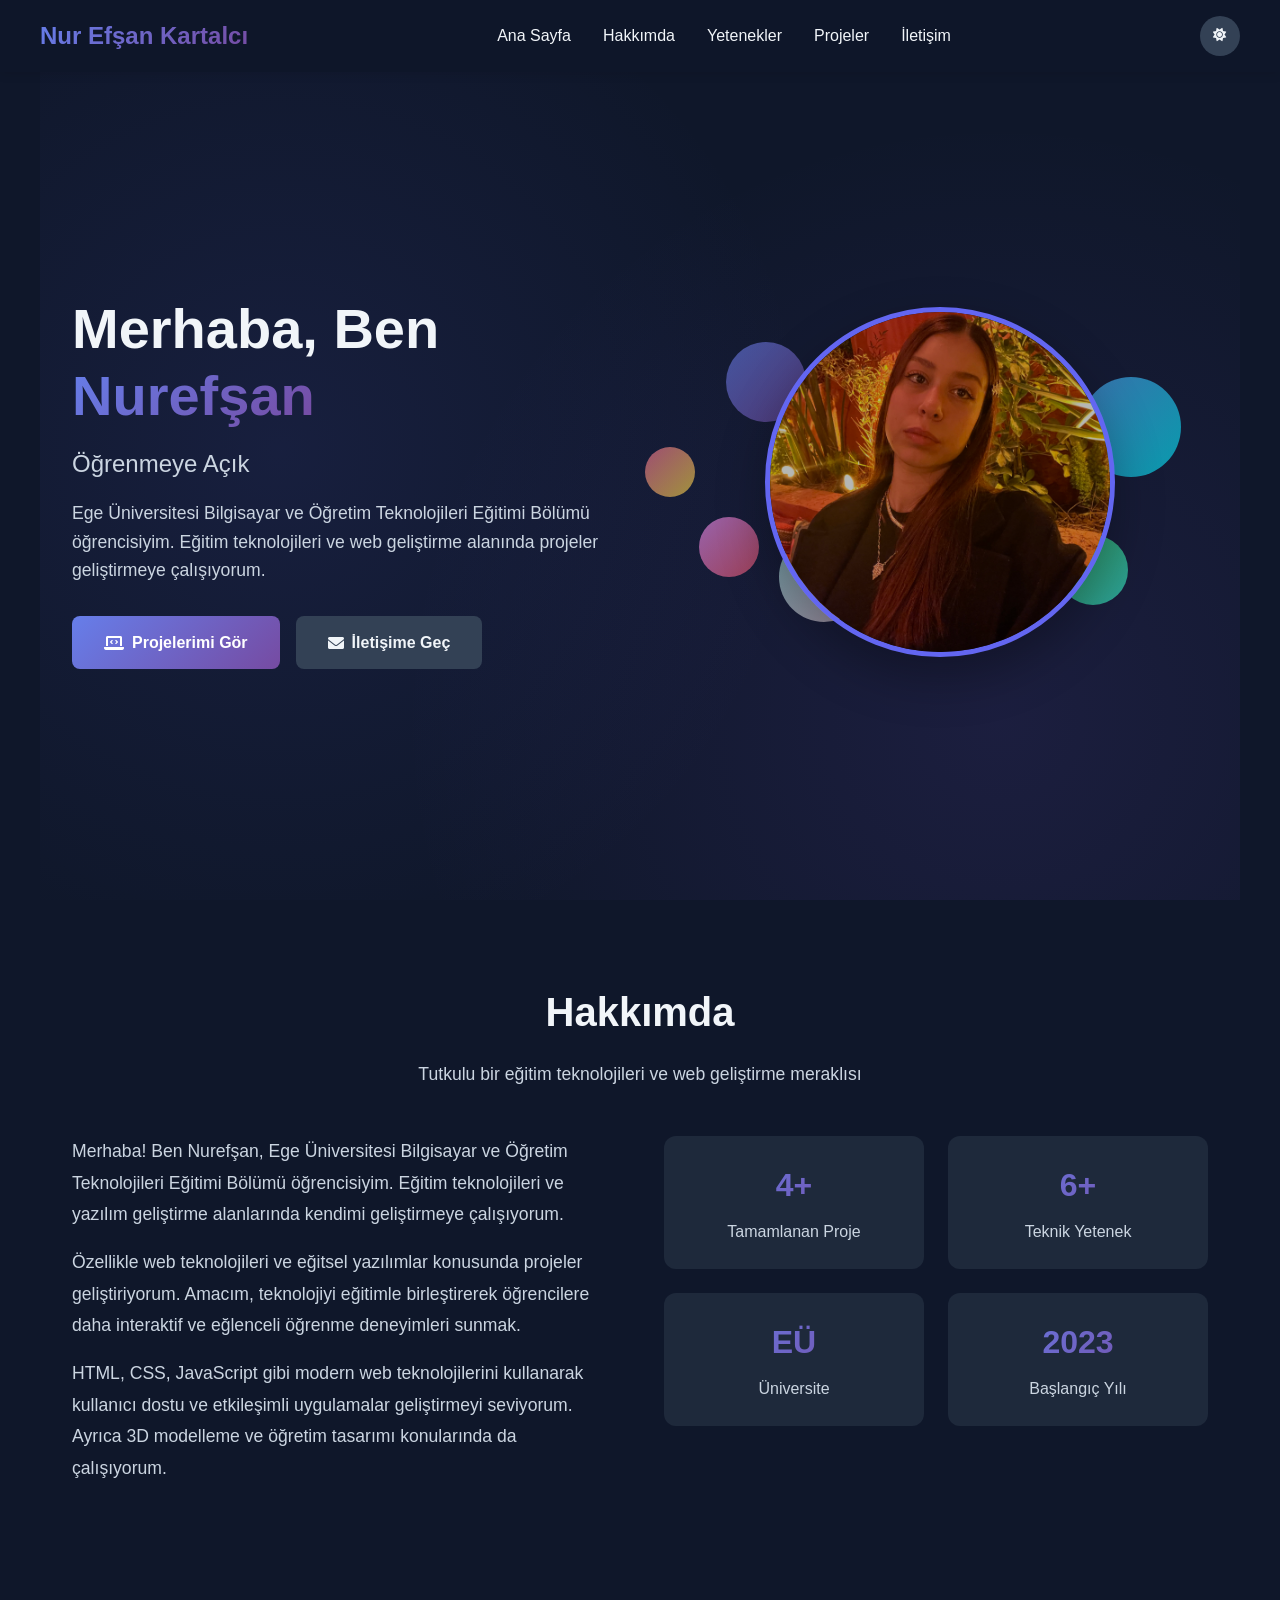
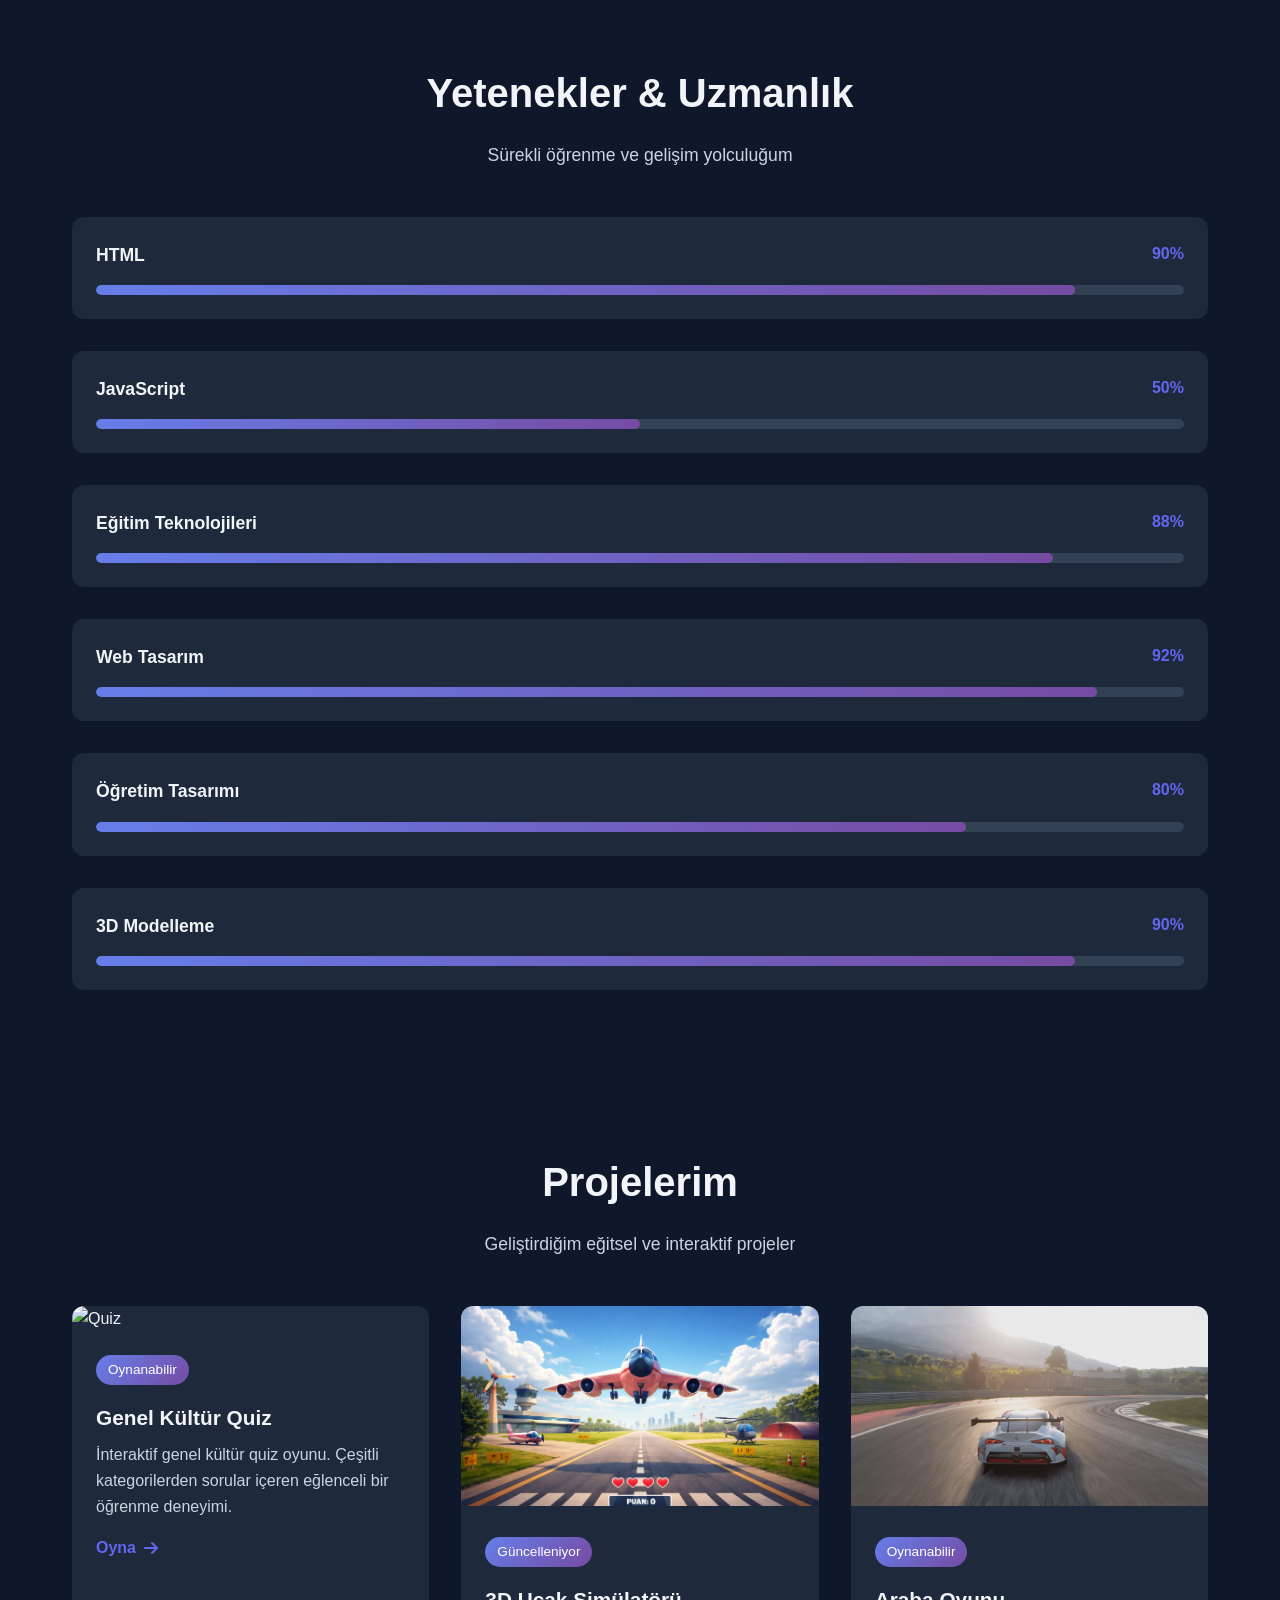
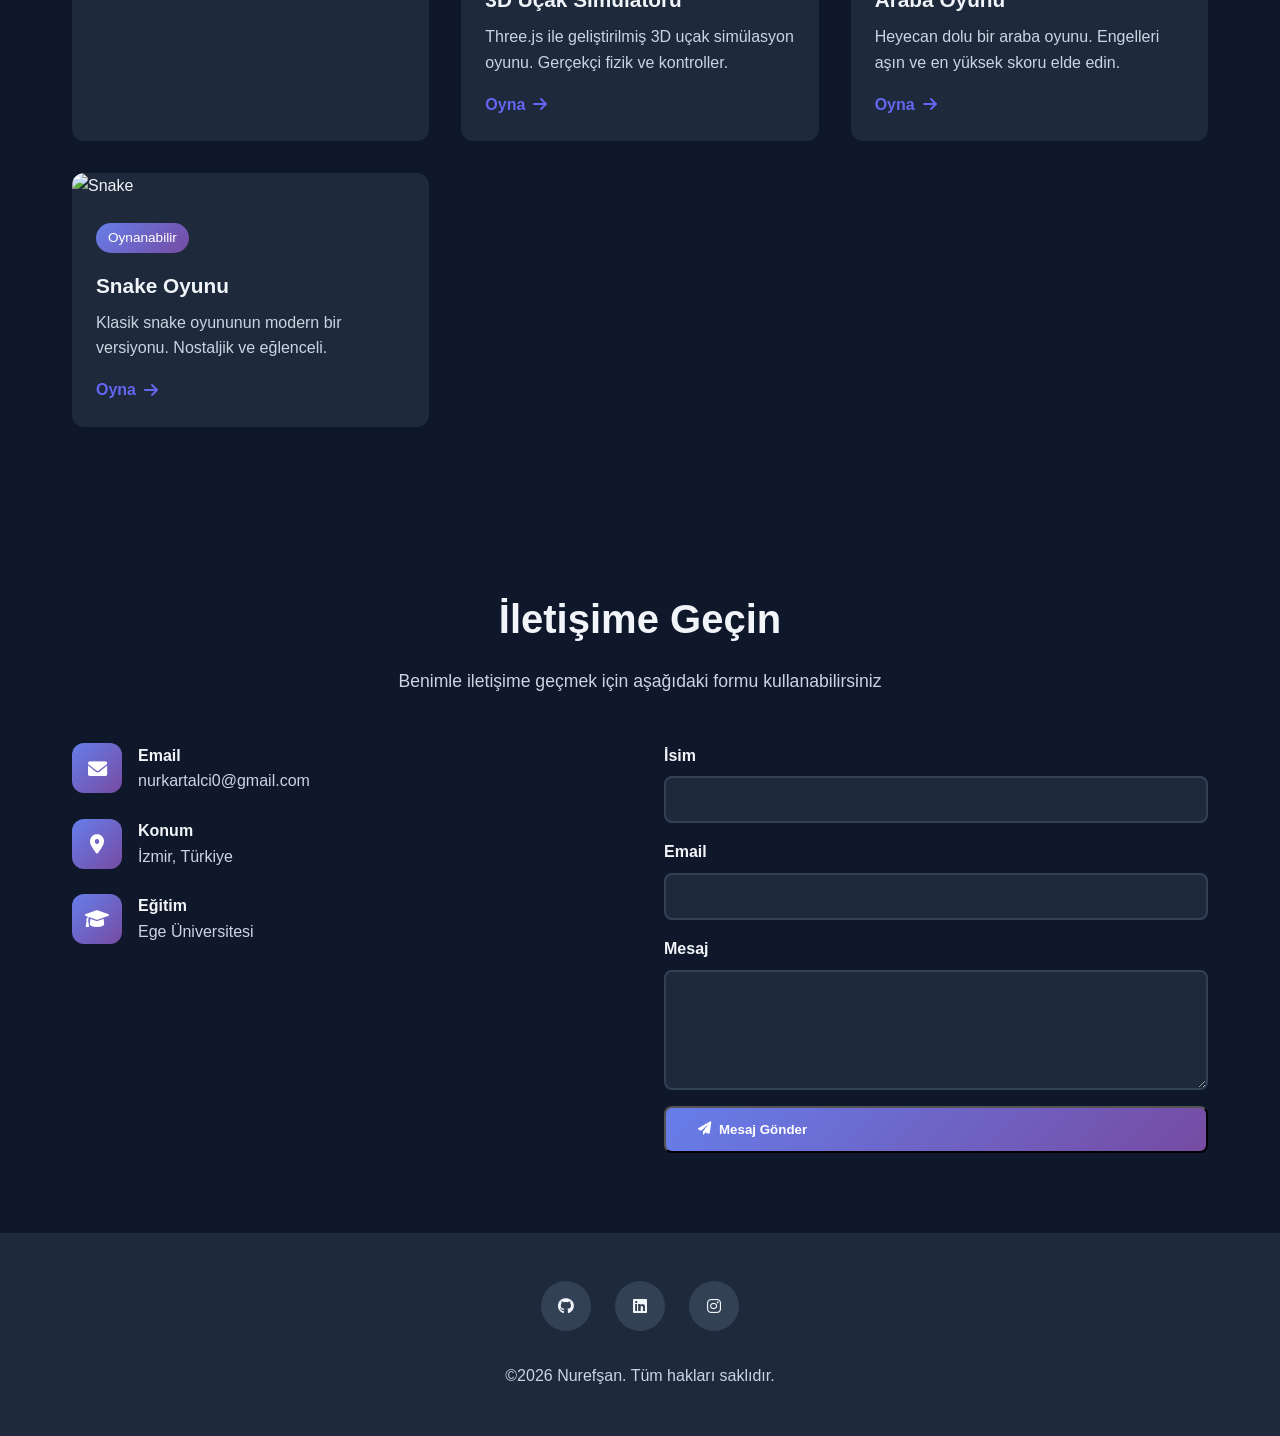
==== index.html @ 8d22d45f "site güncelleme" ====
<!DOCTYPE html>
<html lang="tr">
<head>
    <meta charset="UTF-8">
    <meta name="viewport" content="width=device-width, initial-scale=1.0">
    <title>Portfolyo</title>
    <meta name="description" content="Nurefşan'ın portföy sitesi">
    <link rel="stylesheet" href="https://cdnjs.cloudflare.com/ajax/libs/font-awesome/6.0.0/css/all.min.css">
    <style>
        :root {
            --bg-primary: #0f172a;
            --bg-secondary: #1e293b;
            --bg-tertiary: #334155;
            --text-primary: #f1f5f9;
            --text-secondary: #cbd5e1;
            --accent-primary: #6366f1;
            --accent-secondary: #8b5cf6;
            --accent-hover: #4f46e5;
            --gradient: linear-gradient(135deg, #667eea 0%, #764ba2 100%);
            --shadow: 0 20px 50px rgba(0, 0, 0, 0.3);
        }

        [data-theme="light"] {
            --bg-primary: #ffffff;
            --bg-secondary: #f8fafc;
            --bg-tertiary: #e2e8f0;
            --text-primary: #0f172a;
            --text-secondary: #475569;
            --shadow: 0 20px 50px rgba(0, 0, 0, 0.1);
        }

        * {
            margin: 0;
            padding: 0;
            box-sizing: border-box;
        }

        body {
            font-family: -apple-system, BlinkMacSystemFont, 'Segoe UI', Roboto, 'Helvetica Neue', Arial, sans-serif;
            background: var(--bg-primary);
            color: var(--text-primary);
            line-height: 1.6;
            overflow-x: hidden;
            transition: background 0.3s ease, color 0.3s ease;
        }

        html {
            scroll-behavior: smooth;
        }

        /* Navigation */
        nav {
            position: fixed;
            top: 0;
            left: 0;
            right: 0;
            background: rgba(15, 23, 42, 0.9);
            backdrop-filter: blur(10px);
            padding: 1rem 2rem;
            z-index: 1000;
            box-shadow: 0 2px 10px rgba(0, 0, 0, 0.1);
        }

        [data-theme="light"] nav {
            background: rgba(255, 255, 255, 0.9);
        }

        .nav-container {
            max-width: 1200px;
            margin: 0 auto;
            display: flex;
            justify-content: space-between;
            align-items: center;
        }

        .logo {
            font-size: 1.5rem;
            font-weight: bold;
            background: var(--gradient);
            -webkit-background-clip: text;
            -webkit-text-fill-color: transparent;
            background-clip: text;
        }

        .nav-links {
            display: flex;
            gap: 2rem;
            list-style: none;
            align-items: center;
        }

        .nav-links a {
            color: var(--text-primary);
            text-decoration: none;
            font-weight: 500;
            transition: color 0.3s ease;
            position: relative;
        }

        .nav-links a::after {
            content: '';
            position: absolute;
            bottom: -5px;
            left: 0;
            width: 0;
            height: 2px;
            background: var(--gradient);
            transition: width 0.3s ease;
        }

        .nav-links a:hover::after {
            width: 100%;
        }

        .theme-toggle {
            background: var(--bg-tertiary);
            border: none;
            color: var(--text-primary);
            width: 40px;
            height: 40px;
            border-radius: 50%;
            cursor: pointer;
            display: flex;
            align-items: center;
            justify-content: center;
            transition: all 0.3s ease;
        }

        .theme-toggle:hover {
            transform: scale(1.1);
        }

        /* Hero Section */
        .hero {
            min-height: 100vh;
            display: flex;
            align-items: center;
            justify-content: center;
            padding: 6rem 2rem 2rem;
            position: relative;
            overflow: hidden;
        }

        .hero::before {
            content: '';
            position: absolute;
            top: 0;
            left: 0;
            right: 0;
            bottom: 0;
            background: radial-gradient(circle at 20% 50%, rgba(99, 102, 241, 0.1) 0%, transparent 50%),
                        radial-gradient(circle at 80% 80%, rgba(139, 92, 246, 0.1) 0%, transparent 50%);
            z-index: 0;
        }

        .hero-content {
            max-width: 1200px;
            width: 100%;
            display: grid;
            grid-template-columns: 1fr 1fr;
            gap: 4rem;
            align-items: center;
            z-index: 1;
            position: relative;
        }

        .hero-text h1 {
            font-size: 3.5rem;
            margin-bottom: 1rem;
            line-height: 1.2;
        }

        .hero-text .tagline {
            font-size: 1.5rem;
            color: var(--text-secondary);
            margin-bottom: 1rem;
        }

        .hero-text .highlight {
            background: var(--gradient);
            -webkit-background-clip: text;
            -webkit-text-fill-color: transparent;
            background-clip: text;
            font-weight: bold;
        }

        .hero-description {
            font-size: 1.1rem;
            color: var(--text-secondary);
            margin-bottom: 2rem;
        }

        .hero-buttons {
            display: flex;
            gap: 1rem;
            flex-wrap: wrap;
        }

        .btn {
            padding: 0.875rem 2rem;
            border-radius: 8px;
            text-decoration: none;
            font-weight: 600;
            transition: all 0.3s ease;
            display: inline-flex;
            align-items: center;
            gap: 0.5rem;
        }

        .btn-primary {
            background: var(--gradient);
            color: white;
        }

        .btn-primary:hover {
            transform: translateY(-2px);
            box-shadow: 0 10px 25px rgba(99, 102, 241, 0.3);
        }

        .btn-secondary {
            background: var(--bg-tertiary);
            color: var(--text-primary);
        }

        .btn-secondary:hover {
            background: var(--bg-secondary);
        }

        .hero-image {
            display: flex;
            justify-content: center;
            align-items: center;
            position: relative;
        }

        .profile-image {
            width: 350px;
            height: 350px;
            border-radius: 50%;
            object-fit: cover;
            border: 5px solid var(--accent-primary);
            box-shadow: var(--shadow);
            animation: float 3s ease-in-out infinite;
            position: relative;
            z-index: 2;
        }

        @keyframes float {
            0%, 100% { transform: translateY(0px); }
            50% { transform: translateY(-20px); }
        }

        /* Floating Bubbles */
        .bubble {
            position: absolute;
            border-radius: 50%;
            opacity: 0.6;
            animation: floatBubble 8s infinite ease-in-out;
            z-index: 1;
        }

        .bubble:nth-child(1) {
            width: 80px;
            height: 80px;
            background: linear-gradient(135deg, #667eea, #764ba2);
            top: 10%;
            left: 10%;
            animation-delay: 0s;
            animation-duration: 8s;
        }

        .bubble:nth-child(2) {
            width: 60px;
            height: 60px;
            background: linear-gradient(135deg, #f093fb, #f5576c);
            top: 60%;
            left: 5%;
            animation-delay: 1s;
            animation-duration: 10s;
        }

        .bubble:nth-child(3) {
            width: 100px;
            height: 100px;
            background: linear-gradient(135deg, #4facfe, #00f2fe);
            top: 20%;
            right: 5%;
            animation-delay: 2s;
            animation-duration: 9s;
        }

        .bubble:nth-child(4) {
            width: 70px;
            height: 70px;
            background: linear-gradient(135deg, #43e97b, #38f9d7);
            bottom: 15%;
            right: 15%;
            animation-delay: 1.5s;
            animation-duration: 11s;
        }

        .bubble:nth-child(5) {
            width: 50px;
            height: 50px;
            background: linear-gradient(135deg, #fa709a, #fee140);
            top: 40%;
            left: -5%;
            animation-delay: 0.5s;
            animation-duration: 7s;
        }

        .bubble:nth-child(6) {
            width: 90px;
            height: 90px;
            background: linear-gradient(135deg, #a8edea, #fed6e3);
            bottom: 10%;
            left: 20%;
            animation-delay: 3s;
            animation-duration: 12s;
        }

        .bubble:nth-child(7) {
            width: 65px;
            height: 65px;
            background: linear-gradient(135deg, #ffecd2, #fcb69f);
            top: 5%;
            left: 40%;
            animation-delay: 2.5s;
            animation-duration: 9.5s;
        }

        .bubble:nth-child(8) {
            width: 75px;
            height: 75px;
            background: linear-gradient(135deg, #ff9a9e, #fecfef);
            bottom: 20%;
            right: 30%;
            animation-delay: 1.8s;
            animation-duration: 10.5s;
        }

        @keyframes floatBubble {
            0%, 100% {
                transform: translateY(0px) translateX(0px) scale(1);
            }
            25% {
                transform: translateY(-20px) translateX(10px) scale(1.1);
            }
            50% {
                transform: translateY(-30px) translateX(-10px) scale(0.9);
            }
            75% {
                transform: translateY(-15px) translateX(15px) scale(1.05);
            }
        }

        /* Section Styles */
        section {
            max-width: 1200px;
            margin: 0 auto;
            padding: 5rem 2rem;
        }

        .section-title {
            font-size: 2.5rem;
            margin-bottom: 1rem;
            text-align: center;
        }

        .section-subtitle {
            color: var(--text-secondary);
            text-align: center;
            margin-bottom: 3rem;
            font-size: 1.1rem;
        }

        /* About Section */
        .about-content {
            display: grid;
            grid-template-columns: 1fr 1fr;
            gap: 3rem;
            align-items: start;
        }

        .about-text {
            font-size: 1.1rem;
            color: var(--text-secondary);
            line-height: 1.8;
        }

        .about-text p {
            margin-bottom: 1rem;
        }

        .about-stats {
            display: grid;
            grid-template-columns: repeat(2, 1fr);
            gap: 1.5rem;
        }

        .stat-card {
            background: var(--bg-secondary);
            padding: 1.5rem;
            border-radius: 12px;
            text-align: center;
            transition: transform 0.3s ease;
        }

        .stat-card:hover {
            transform: translateY(-5px);
        }

        .stat-number {
            font-size: 2rem;
            font-weight: bold;
            background: var(--gradient);
            -webkit-background-clip: text;
            -webkit-text-fill-color: transparent;
            background-clip: text;
        }

        .stat-label {
            color: var(--text-secondary);
            margin-top: 0.5rem;
        }

        /* Skills Section */
        .skills-container {
            display: grid;
            gap: 2rem;
        }

        .skill-item {
            background: var(--bg-secondary);
            padding: 1.5rem;
            border-radius: 12px;
        }

        .skill-header {
            display: flex;
            justify-content: space-between;
            margin-bottom: 1rem;
        }

        .skill-name {
            font-weight: 600;
            font-size: 1.1rem;
        }

        .skill-percentage {
            color: var(--accent-primary);
            font-weight: 600;
        }

        .skill-bar {
            background: var(--bg-tertiary);
            height: 10px;
            border-radius: 10px;
            overflow: hidden;
        }

        .skill-progress {
            height: 100%;
            background: var(--gradient);
            border-radius: 10px;
            transition: width 1s ease;
        }

        /* Projects Section */
        .projects-grid {
            display: grid;
            grid-template-columns: repeat(auto-fit, minmax(300px, 1fr));
            gap: 2rem;
        }

        .project-card {
            background: var(--bg-secondary);
            border-radius: 12px;
            overflow: hidden;
            transition: all 0.3s ease;
            position: relative;
        }

        .project-card:hover {
            transform: translateY(-10px);
            box-shadow: var(--shadow);
        }

        .project-image {
            width: 100%;
            height: 200px;
            object-fit: cover;
        }

        .project-content {
            padding: 1.5rem;
        }

        .project-title {
            font-size: 1.3rem;
            margin-bottom: 0.5rem;
        }

        .project-description {
            color: var(--text-secondary);
            margin-bottom: 1rem;
        }

        .project-status {
            display: inline-block;
            padding: 0.25rem 0.75rem;
            background: var(--gradient);
            color: white;
            border-radius: 20px;
            font-size: 0.85rem;
            margin-bottom: 1rem;
        }

        .project-link {
            display: inline-flex;
            align-items: center;
            gap: 0.5rem;
            color: var(--accent-primary);
            text-decoration: none;
            font-weight: 600;
            transition: gap 0.3s ease;
        }

        .project-link:hover {
            gap: 1rem;
        }

        /* Contact Section */
        .contact-container {
            display: grid;
            grid-template-columns: 1fr 1fr;
            gap: 3rem;
        }

        .contact-info {
            display: flex;
            flex-direction: column;
            gap: 1.5rem;
        }

        .contact-item {
            display: flex;
            align-items: center;
            gap: 1rem;
        }

        .contact-icon {
            width: 50px;
            height: 50px;
            background: var(--gradient);
            border-radius: 12px;
            display: flex;
            align-items: center;
            justify-content: center;
            color: white;
            font-size: 1.2rem;
        }

        .contact-form {
            display: flex;
            flex-direction: column;
            gap: 1rem;
        }

        .form-group {
            display: flex;
            flex-direction: column;
            gap: 0.5rem;
        }

        .form-group label {
            font-weight: 600;
        }

        .form-group input,
        .form-group textarea {
            padding: 0.875rem;
            border-radius: 8px;
            border: 2px solid var(--bg-tertiary);
            background: var(--bg-secondary);
            color: var(--text-primary);
            font-family: inherit;
            transition: border-color 0.3s ease;
        }

        .form-group input:focus,
        .form-group textarea:focus {
            outline: none;
            border-color: var(--accent-primary);
        }

        .form-group textarea {
            resize: vertical;
            min-height: 120px;
        }

        /* Footer */
        footer {
            background: var(--bg-secondary);
            padding: 3rem 2rem;
            text-align: center;
        }

        .footer-content {
            max-width: 1200px;
            margin: 0 auto;
        }

        .social-links {
            display: flex;
            justify-content: center;
            gap: 1.5rem;
            margin-bottom: 2rem;
        }

        .social-link {
            width: 50px;
            height: 50px;
            background: var(--bg-tertiary);
            border-radius: 50%;
            display: flex;
            align-items: center;
            justify-content: center;
            color: var(--text-primary);
            text-decoration: none;
            transition: all 0.3s ease;
        }

        .social-link:hover {
            background: var(--gradient);
            color: white;
            transform: translateY(-5px);
        }

        .footer-text {
            color: var(--text-secondary);
        }

      
        @media (max-width: 768px) {
            .nav-links {
                display: none;
            }

            .hero-content {
                grid-template-columns: 1fr;
                text-align: center;
            }

            .hero-text h1 {
                font-size: 2.5rem;
            }

            .profile-image {
                width: 250px;
                height: 250px;
            }

            .about-content,
            .contact-container {
                grid-template-columns: 1fr;
            }

            .projects-grid {
                grid-template-columns: 1fr;
            }
        }

       
        @keyframes fadeInUp {
            from {
                opacity: 0;
                transform: translateY(30px);
            }
            to {
                opacity: 1;
                transform: translateY(0);
            }
        }

        .fade-in {
            animation: fadeInUp 0.6s ease-out;
        }
    </style>
</head>
<body>
    
    <nav>
        <div class="nav-container">
            <div class="logo">Nur Efşan Kartalcı</div>
            <ul class="nav-links">
                <li><a href="#home">Ana Sayfa</a></li>
                <li><a href="#about">Hakkımda</a></li>
                <li><a href="#skills">Yetenekler</a></li>
                <li><a href="#projects">Projeler</a></li>
                <li><a href="#contact">İletişim</a></li>
            </ul>
            <button class="theme-toggle" onclick="toggleTheme()">
                <i class="fas fa-moon"></i>
            </button>
        </div>
    </nav>

    <!-- Hero Section -->
    <section id="home" class="hero">
        <div class="hero-content fade-in">
            <div class="hero-text">
                <h1>Merhaba, Ben <span class="highlight">Nurefşan</span></h1>
                <p class="tagline"> Öğrenmeye Açık</p>
                <p class="hero-description">
                    Ege Üniversitesi Bilgisayar ve Öğretim Teknolojileri Eğitimi Bölümü öğrencisiyim.
                    Eğitim teknolojileri ve web geliştirme alanında projeler geliştirmeye çalışıyorum.
                </p>
                <div class="hero-buttons">
                    <a href="#projects" class="btn btn-primary">
                        <i class="fas fa-laptop-code"></i>
                        Projelerimi Gör
                    </a>
                    <a href="#contact" class="btn btn-secondary">
                        <i class="fas fa-envelope"></i>
                        İletişime Geç
                    </a>
                </div>
            </div>
            <div class="hero-image">
                <div class="bubble"></div>
                <div class="bubble"></div>
                <div class="bubble"></div>
                <div class="bubble"></div>
                <div class="bubble"></div>
                <div class="bubble"></div>
                <div class="bubble"></div>
                <div class="bubble"></div>
                <img src="images/IMG_2484.jpeg" alt="Nurefşan" class="profile-image">
            </div>
        </div>
    </section>

    <!-- About Section -->
    <section id="about">
        <h2 class="section-title">Hakkımda</h2>
        <p class="section-subtitle">Tutkulu bir eğitim teknolojileri ve web geliştirme meraklısı</p>
        <div class="about-content">
            <div class="about-text">
                <p>
                    Merhaba! Ben Nurefşan, Ege Üniversitesi Bilgisayar ve Öğretim Teknolojileri Eğitimi Bölümü öğrencisiyim.
                    Eğitim teknolojileri ve yazılım geliştirme alanlarında kendimi geliştirmeye çalışıyorum.
                </p>
                <p>
                    Özellikle web teknolojileri ve eğitsel yazılımlar konusunda projeler geliştiriyorum.
                    Amacım, teknolojiyi eğitimle birleştirerek öğrencilere daha interaktif ve eğlenceli öğrenme deneyimleri sunmak.
                </p>
                <p>
                    HTML, CSS, JavaScript gibi modern web teknolojilerini kullanarak kullanıcı dostu ve etkileşimli uygulamalar
                    geliştirmeyi seviyorum. Ayrıca 3D modelleme ve öğretim tasarımı konularında da çalışıyorum.
                </p>
            </div>
            <div class="about-stats">
                <div class="stat-card">
                    <div class="stat-number">4+</div>
                    <div class="stat-label">Tamamlanan Proje</div>
                </div>
                <div class="stat-card">
                    <div class="stat-number">6+</div>
                    <div class="stat-label">Teknik Yetenek</div>
                </div>
                <div class="stat-card">
                    <div class="stat-number">EÜ</div>
                    <div class="stat-label">Üniversite</div>
                </div>
                <div class="stat-card">
                    <div class="stat-number">2023</div>
                    <div class="stat-label">Başlangıç Yılı</div>
                </div>
            </div>
        </div>
    </section>

  
    <section id="skills">
        <h2 class="section-title">Yetenekler & Uzmanlık</h2>
        <p class="section-subtitle">Sürekli öğrenme ve gelişim yolculuğum</p>
        <div class="skills-container">
            <div class="skill-item">
                <div class="skill-header">
                    <span class="skill-name">HTML</span>
                    <span class="skill-percentage">90%</span>
                </div>
                <div class="skill-bar">
                    <div class="skill-progress" style="width: 90%"></div>
                </div>
            </div>
            <div class="skill-item">
                <div class="skill-header">
                    <span class="skill-name">JavaScript</span>
                    <span class="skill-percentage">50%</span>
                </div>
                <div class="skill-bar">
                    <div class="skill-progress" style="width: 50%"></div>
                </div>
            </div>
            <div class="skill-item">
                <div class="skill-header">
                    <span class="skill-name">Eğitim Teknolojileri</span>
                    <span class="skill-percentage">88%</span>
                </div>
                <div class="skill-bar">
                    <div class="skill-progress" style="width: 88%"></div>
                </div>
            </div>
            <div class="skill-item">
                <div class="skill-header">
                    <span class="skill-name">Web Tasarım</span>
                    <span class="skill-percentage">92%</span>
                </div>
                <div class="skill-bar">
                    <div class="skill-progress" style="width: 92%"></div>
                </div>
            </div>
            <div class="skill-item">
                <div class="skill-header">
                    <span class="skill-name">Öğretim Tasarımı</span>
                    <span class="skill-percentage">80%</span>
                </div>
                <div class="skill-bar">
                    <div class="skill-progress" style="width: 80%"></div>
                </div>
            </div>
            <div class="skill-item">
                <div class="skill-header">
                    <span class="skill-name">3D Modelleme</span>
                    <span class="skill-percentage">90%</span>
                </div>
                <div class="skill-bar">
                    <div class="skill-progress" style="width: 90%"></div>
                </div>
            </div>
        </div>
    </section>

    <!-- Projects Section -->
    <section id="projects">
        <h2 class="section-title">Projelerim</h2>
        <p class="section-subtitle">Geliştirdiğim eğitsel ve interaktif projeler</p>
        <div class="projects-grid">
            <div class="project-card">
                <img src="https://images.pexels.com/photos/5905709/pexels-photo-5905709.jpeg?auto=compress&cs=tinysrgb&w=600" alt="Quiz" class="project-image">
                <div class="project-content">
                    <span class="project-status">Oynanabilir</span>
                    <h3 class="project-title">Genel Kültür Quiz</h3>
                    <p class="project-description">
                        İnteraktif genel kültür quiz oyunu. Çeşitli kategorilerden sorular içeren eğlenceli bir öğrenme deneyimi.
                    </p>
                    <a href="quiz.html" class="project-link">
                        Oyna <i class="fas fa-arrow-right"></i>
                    </a>
                </div>
            </div>
            <div class="project-card">
              
             
                  
                 
                    <img src="/images/ChatGPT Image 1 Nis 2026 12_33_22.png" alt="3D Uçak Simülatörü" class="project-image">
                    <div class="project-content">
                    <span class="project-status">Güncelleniyor</span>
                  
                    <h3 class="project-title">3D Uçak Simülatörü</h3>
                    <p class="project-description">
                        Three.js ile geliştirilmiş 3D uçak simülasyon oyunu. Gerçekçi fizik ve kontroller.
                    </p>
                   
                    <a href="plane.html" class="project-link">
                        Oyna <i class="fas fa-arrow-right"></i>
                    </a>
                </div>
            </div>
            <div class="project-card">
                <img src="/images/ArabaYarisOyunlari-1.webp" alt="Race" class="project-image">
                <div class="project-content">
                    <span class="project-status">Oynanabilir</span>
                    <h3 class="project-title">Araba Oyunu</h3>
                    
                    <p class="project-description">
                        Heyecan dolu bir araba oyunu. Engelleri aşın ve en yüksek skoru elde edin.
                    </p>
                    <a href="race.html" class="project-link">
                        Oyna <i class="fas fa-arrow-right"></i>
                    </a>
                </div>
            </div>
            <div class="project-card">
                <img src="https://images.pexels.com/photos/4439444/pexels-photo-4439444.jpeg?auto=compress&cs=tinysrgb&w=600" alt="Snake" class="project-image">
                <div class="project-content">
                    <span class="project-status">Oynanabilir</span>
                    <h3 class="project-title">Snake Oyunu</h3>
                    <p class="project-description">
                        Klasik snake oyununun modern bir versiyonu. Nostaljik ve eğlenceli.
                    </p>
                    <a href="snake.html" class="project-link">
                        Oyna <i class="fas fa-arrow-right"></i>
                    </a>
                </div>
            </div>
        </div>
    </section>

    <!-- Contact Section -->
    <section id="contact">
        <h2 class="section-title">İletişime Geçin</h2>
        <p class="section-subtitle">Benimle iletişime geçmek için aşağıdaki formu kullanabilirsiniz</p>
        <div class="contact-container">
            <div class="contact-info">
                <div class="contact-item">
                    <div class="contact-icon">
                        <i class="fas fa-envelope"></i>
                    </div>
                    <div>
                        <h4>Email</h4>
                        <p style="color: var(--text-secondary);">nurkartalci0@gmail.com</p>
                    </div>
                </div>
                <div class="contact-item">
                    <div class="contact-icon">
                        <i class="fas fa-map-marker-alt"></i>
                    </div>
                    <div>
                        <h4>Konum</h4>
                        <p style="color: var(--text-secondary);">İzmir, Türkiye</p>
                    </div>
                </div>
                <div class="contact-item">
                    <div class="contact-icon">
                        <i class="fas fa-graduation-cap"></i>
                    </div>
                    <div>
                        <h4>Eğitim</h4>
                        <p style="color: var(--text-secondary);">Ege Üniversitesi</p>
                    </div>
                </div>
            </div>
            <form class="contact-form" onsubmit="handleSubmit(event)">
                <div class="form-group">
                    <label for="name">İsim</label>
                    <input type="text" id="name" name="name" required>
                </div>
                <div class="form-group">
                    <label for="email">Email</label>
                    <input type="email" id="email" name="email" required>
                </div>
                <div class="form-group">
                    <label for="message">Mesaj</label>
                    <textarea id="message" name="message" required></textarea>
                </div>
               
                <button type="submit" class="btn btn-primary" style="width: 100%;">
                    <i class="fas fa-paper-plane"></i>
                    Mesaj Gönder
                </button>
            </form>
        </div>
    </section>

    <!-- Footer -->
    <footer>
        <div class="footer-content">
            <div class="social-links">
                <a href="https://github.com/nurooo321" class="social-link" title="GitHub">
                    <i class="fab fa-github"></i>
                </a>
                <a href="https://www.linkedin.com
                /in/nur-ef%C5%9Fan-kartalc%C4%B1-025387286/" class="social-link" title="LinkedIn">
                    <i class="fab fa-linkedin"></i>
                </a>
                <a href="https://www.instagram.com/nurefsankrtl/" class="social-link" title="Instagram">
                    <i class="fab fa-instagram"></i>
                </a>
            </div>
            <p class="footer-text">&copy;<span id="year"></span>  Nurefşan. Tüm hakları saklıdır.</p>
        </div>
    </footer>

    <script>
        // Theme Toggle
        function toggleTheme() {
            const html = document.documentElement;
            const currentTheme = html.getAttribute('data-theme');
            const newTheme = currentTheme === 'light' ? 'dark' : 'light';
            const icon = document.querySelector('.theme-toggle i');

            html.setAttribute('data-theme', newTheme);
            localStorage.setItem('theme', newTheme);

            icon.className = newTheme === 'light' ? 'fas fa-moon' : 'fas fa-sun';
        }

        // Load saved theme
        window.addEventListener('DOMContentLoaded', () => {
            const savedTheme = localStorage.getItem('theme') || 'dark';
            const icon = document.querySelector('.theme-toggle i');

            document.documentElement.setAttribute('data-theme', savedTheme);
            icon.className = savedTheme === 'light' ? 'fas fa-moon' : 'fas fa-sun';
        });

        // Form submission
        function handleSubmit(event) {
            event.preventDefault();
            alert('Teşekkürler! Mesajınız alındı. En kısa sürede size dönüş yapacağım.');
            event.target.reset();
        }

        // Smooth scroll for navigation
        document.querySelectorAll('a[href^="#"]').forEach(anchor => {
            anchor.addEventListener('click', function (e) {
                e.preventDefault();
                const target = document.querySelector(this.getAttribute('href'));
                if (target) {
                    target.scrollIntoView({
                        behavior: 'smooth',
                        block: 'start'
                    });
                }
            });
        });

        // Animate skill bars on scroll
        const observerOptions = {
            threshold: 0.5
        };

        const observer = new IntersectionObserver((entries) => {
            entries.forEach(entry => {
                if (entry.isIntersecting) {
                    entry.target.style.opacity = '1';
                    entry.target.style.transform = 'translateY(0)';
                }
            });
        }, observerOptions);

        document.querySelectorAll('.skill-item, .project-card, .stat-card').forEach(el => {
            el.style.opacity = '0';
            el.style.transform = 'translateY(20px)';
            el.style.transition = 'all 0.6s ease';
            observer.observe(el);
        });
    </script>
    <script src="main.js"></script>
</body>
</html>
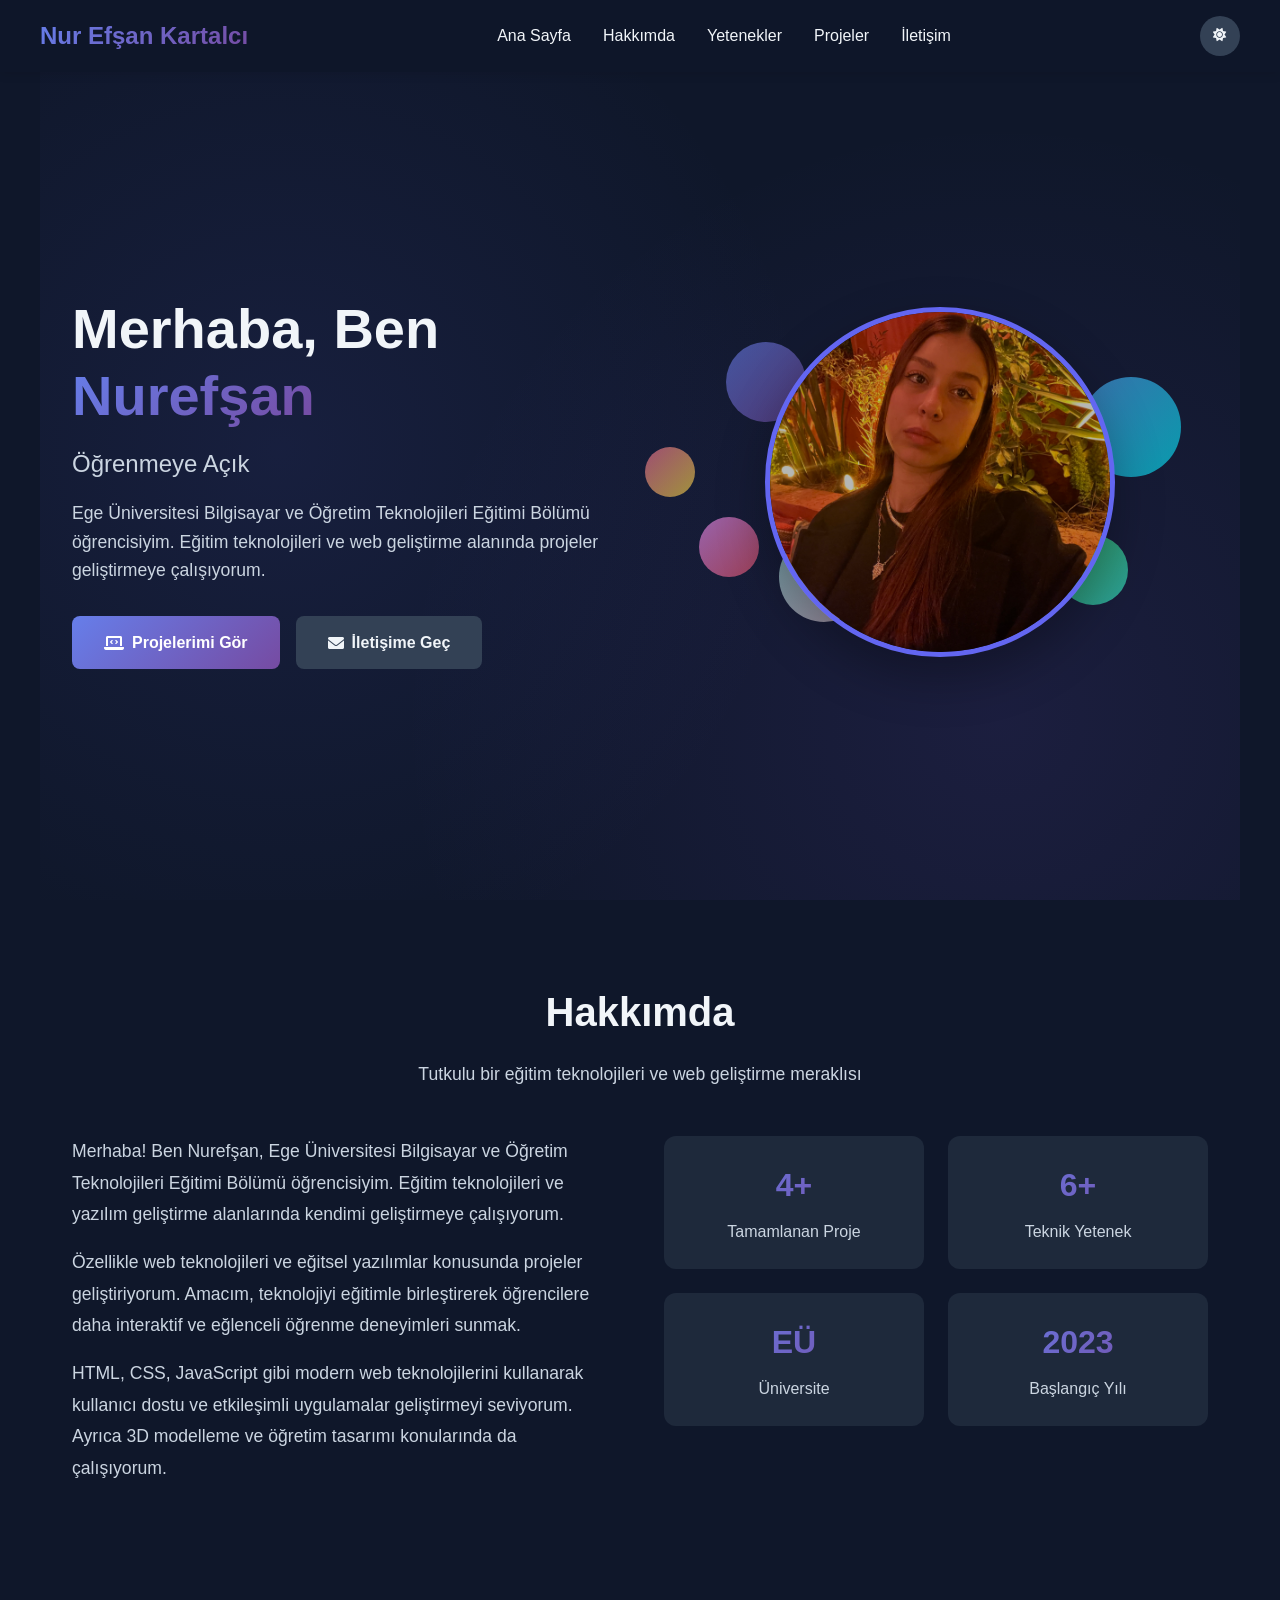
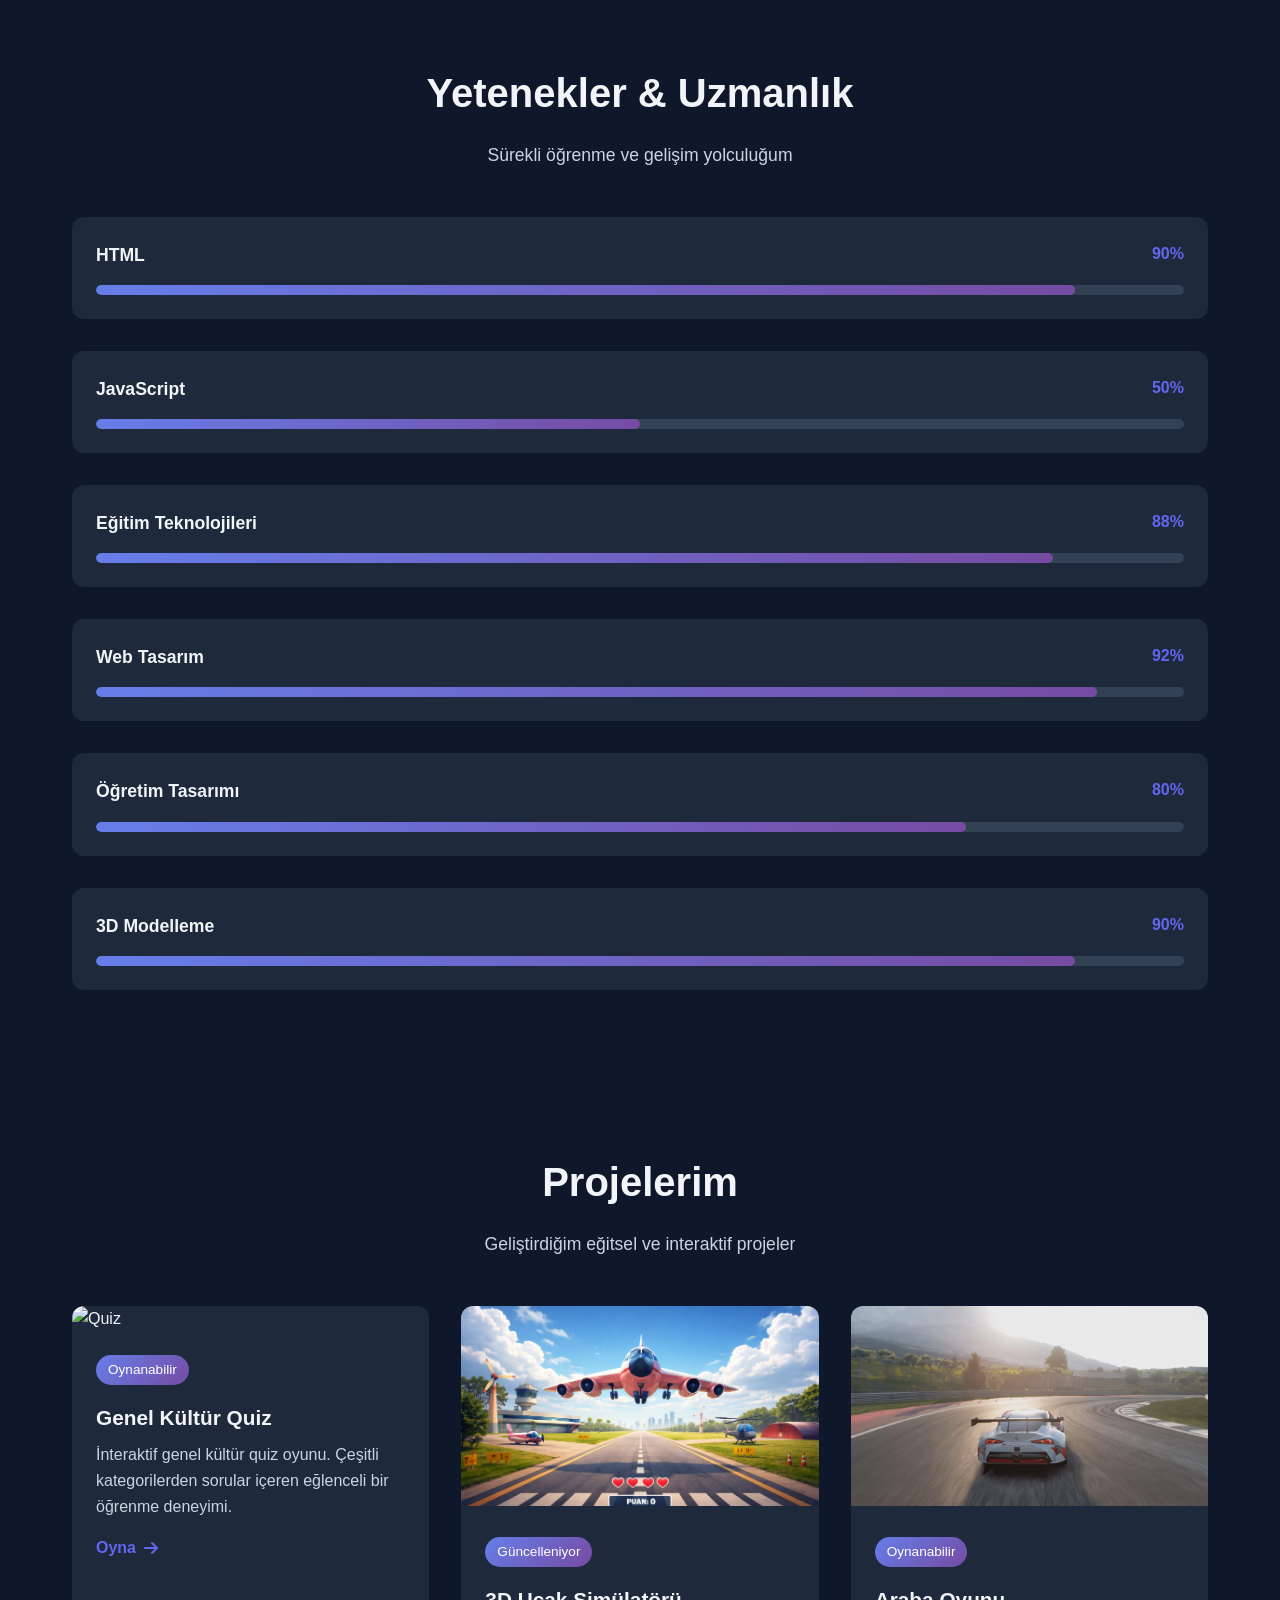
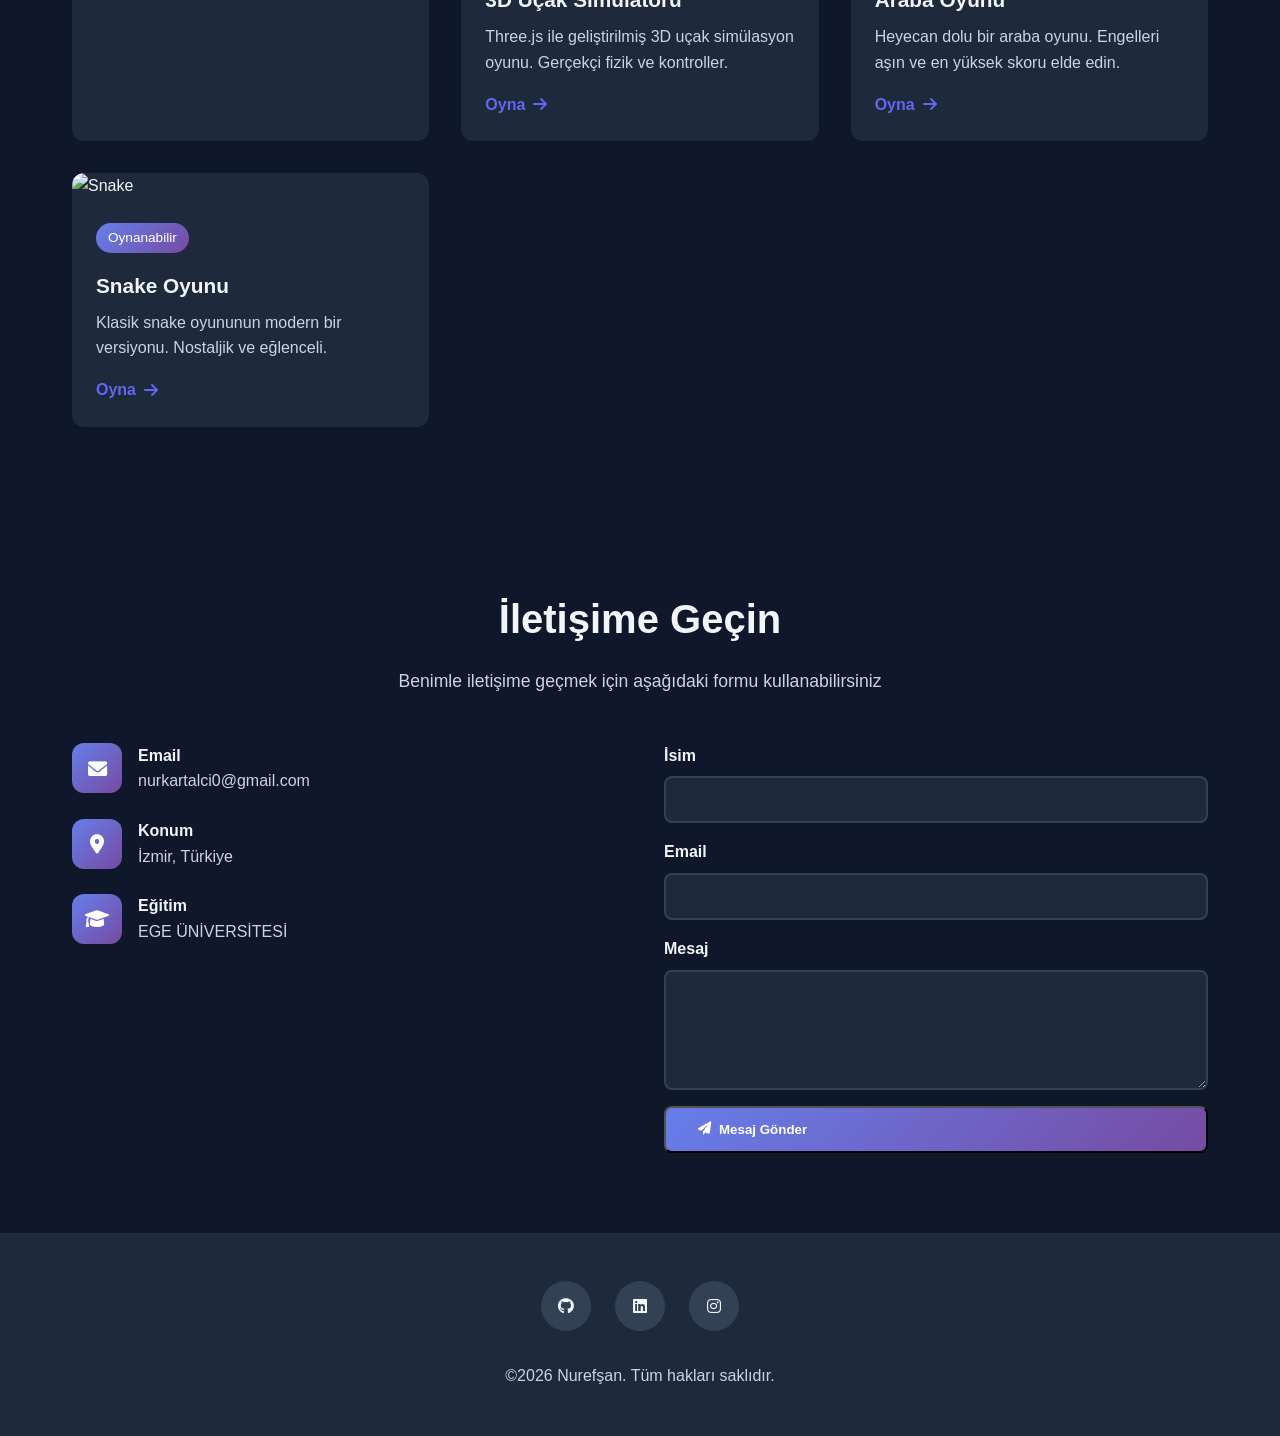
==== commit a74fe052: "Update university name to uppercase and add EmailJS integration for contact form in index.html" ====
--- a/index.html
+++ b/index.html
@@ -940,7 +940,7 @@
                     </div>
                     <div>
                         <h4>Eğitim</h4>
-                        <p style="color: var(--text-secondary);">Ege Üniversitesi</p>
+                        <p style="color: var(--text-secondary);">EGE ÜNİVERSİTESİ</p>
                     </div>
                 </div>
             </div>
@@ -1051,5 +1051,28 @@
         });
     </script>
     <script src="main.js"></script>
+    <script src="https://cdn.jsdelivr.net/npm/@emailjs/browser@4/dist/email.min.js"></script>
+
+<script>
+emailjs.init("R6yGav3n_4cm-p3gN");
+
+function handleSubmit(event) {
+    event.preventDefault();
+
+    emailjs.send("service_qdlx3qc", "template_6ruksrp", {
+        name: document.getElementById("name").value,
+        email: document.getElementById("email").value,
+        message: document.getElementById("message").value,
+    })
+    .then(() => {
+        alert("Mesaj gönderildi!");
+        document.querySelector(".contact-form").reset();
+    })
+    .catch((error) => {
+        alert("Hata oluştu!");
+        console.log(error);
+    });
+}
+</script>
 </body>
 </html> 
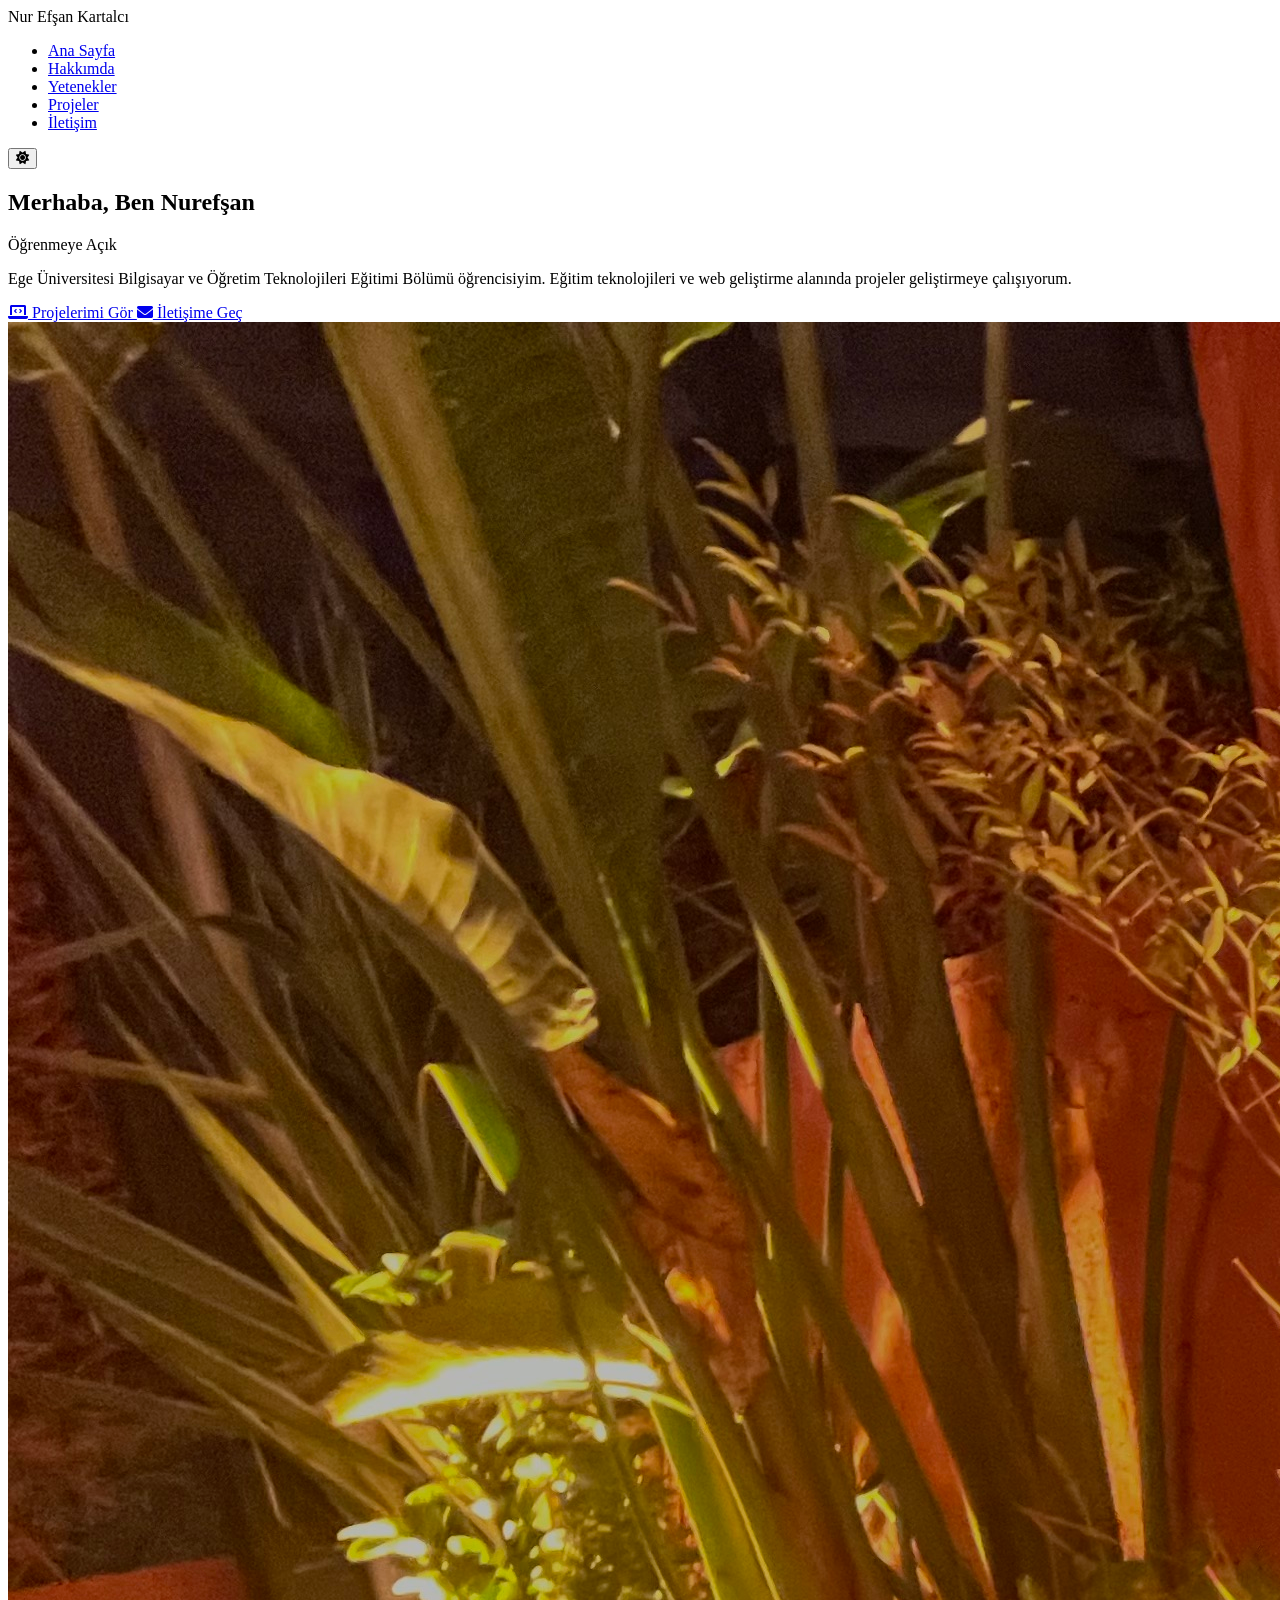
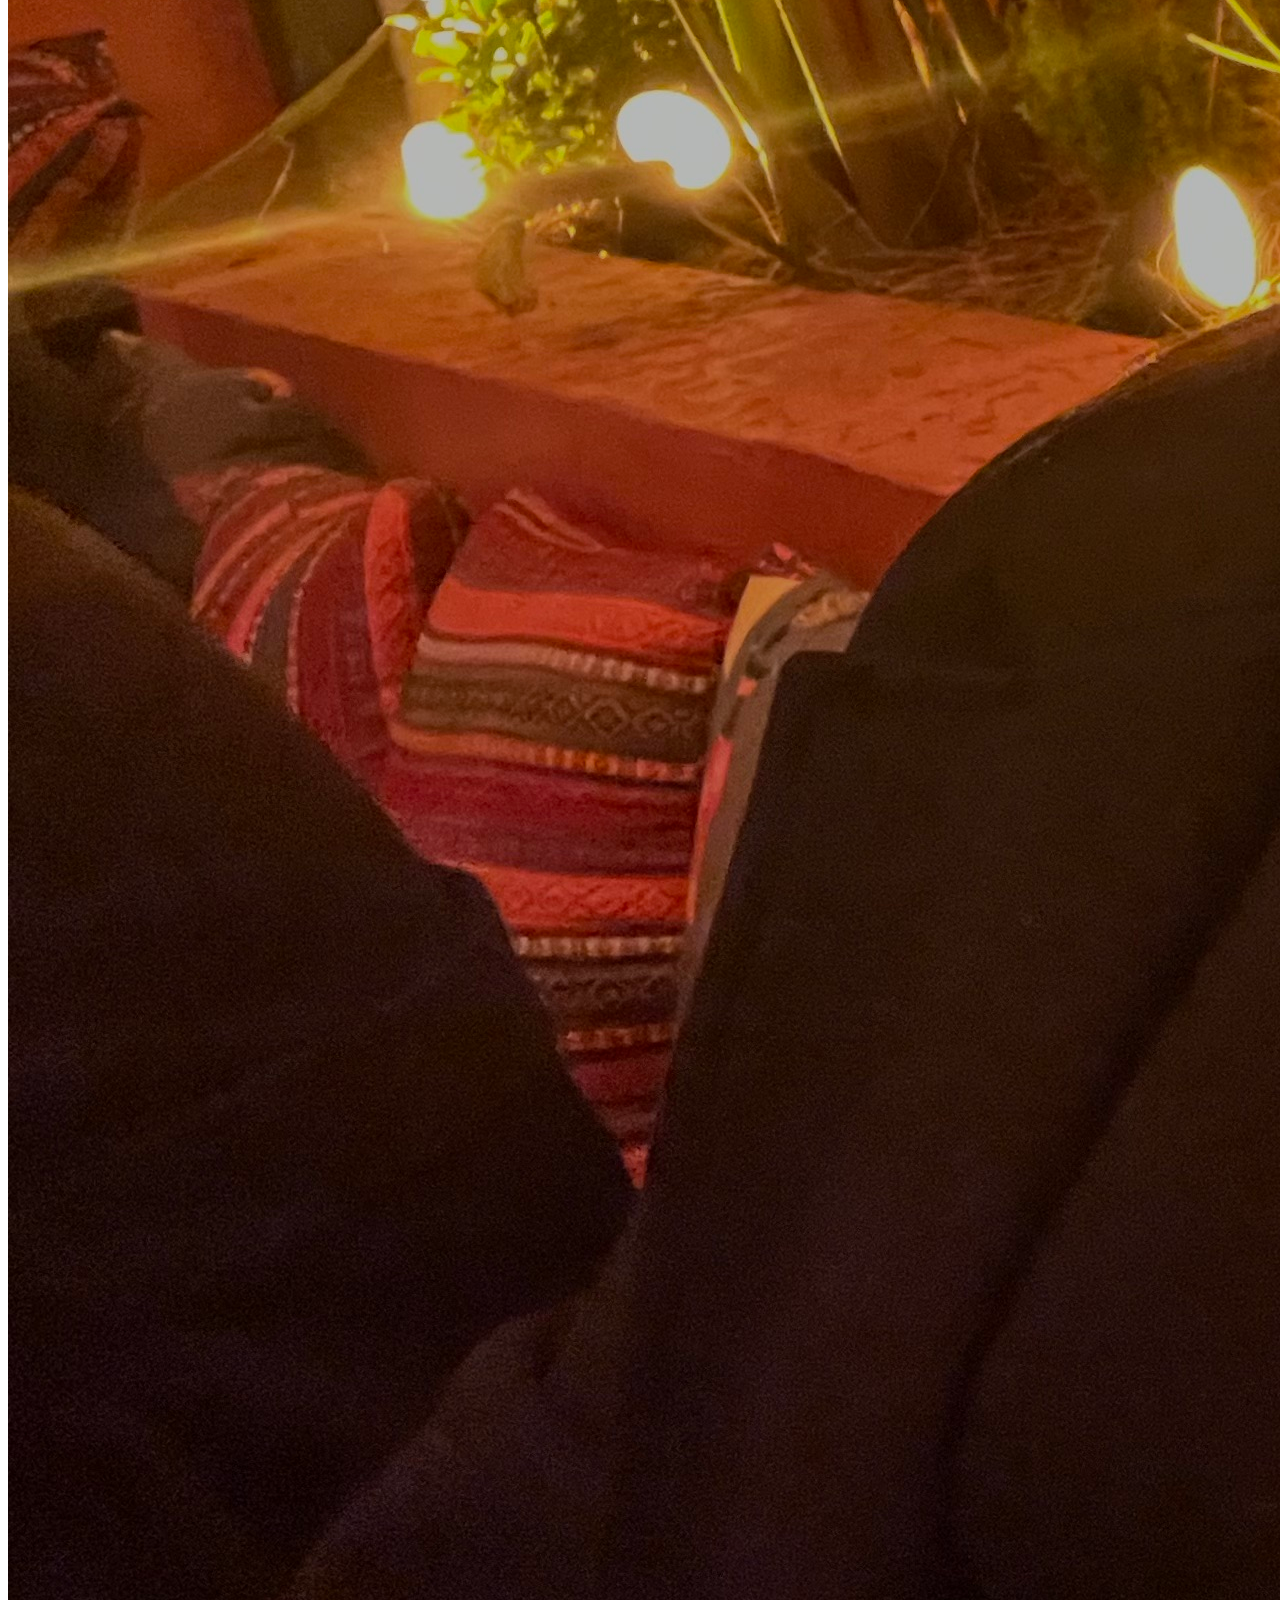
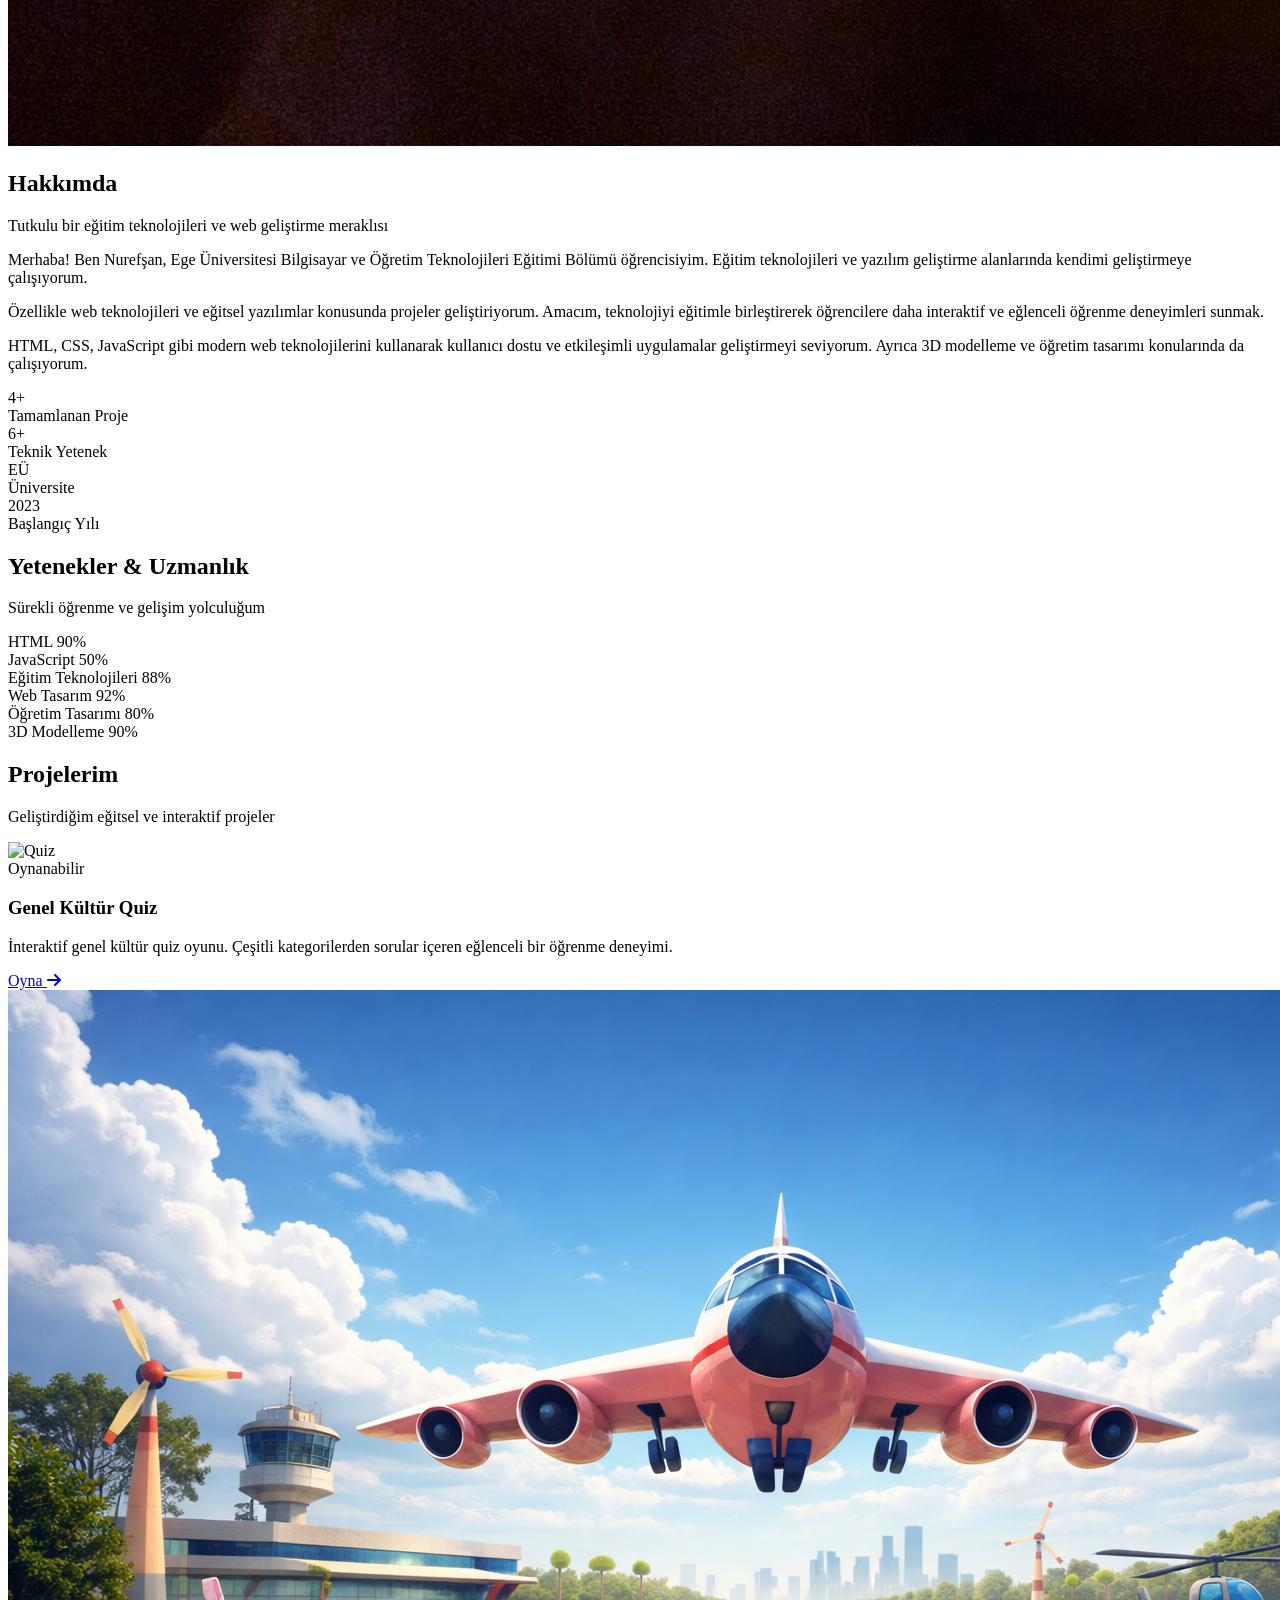
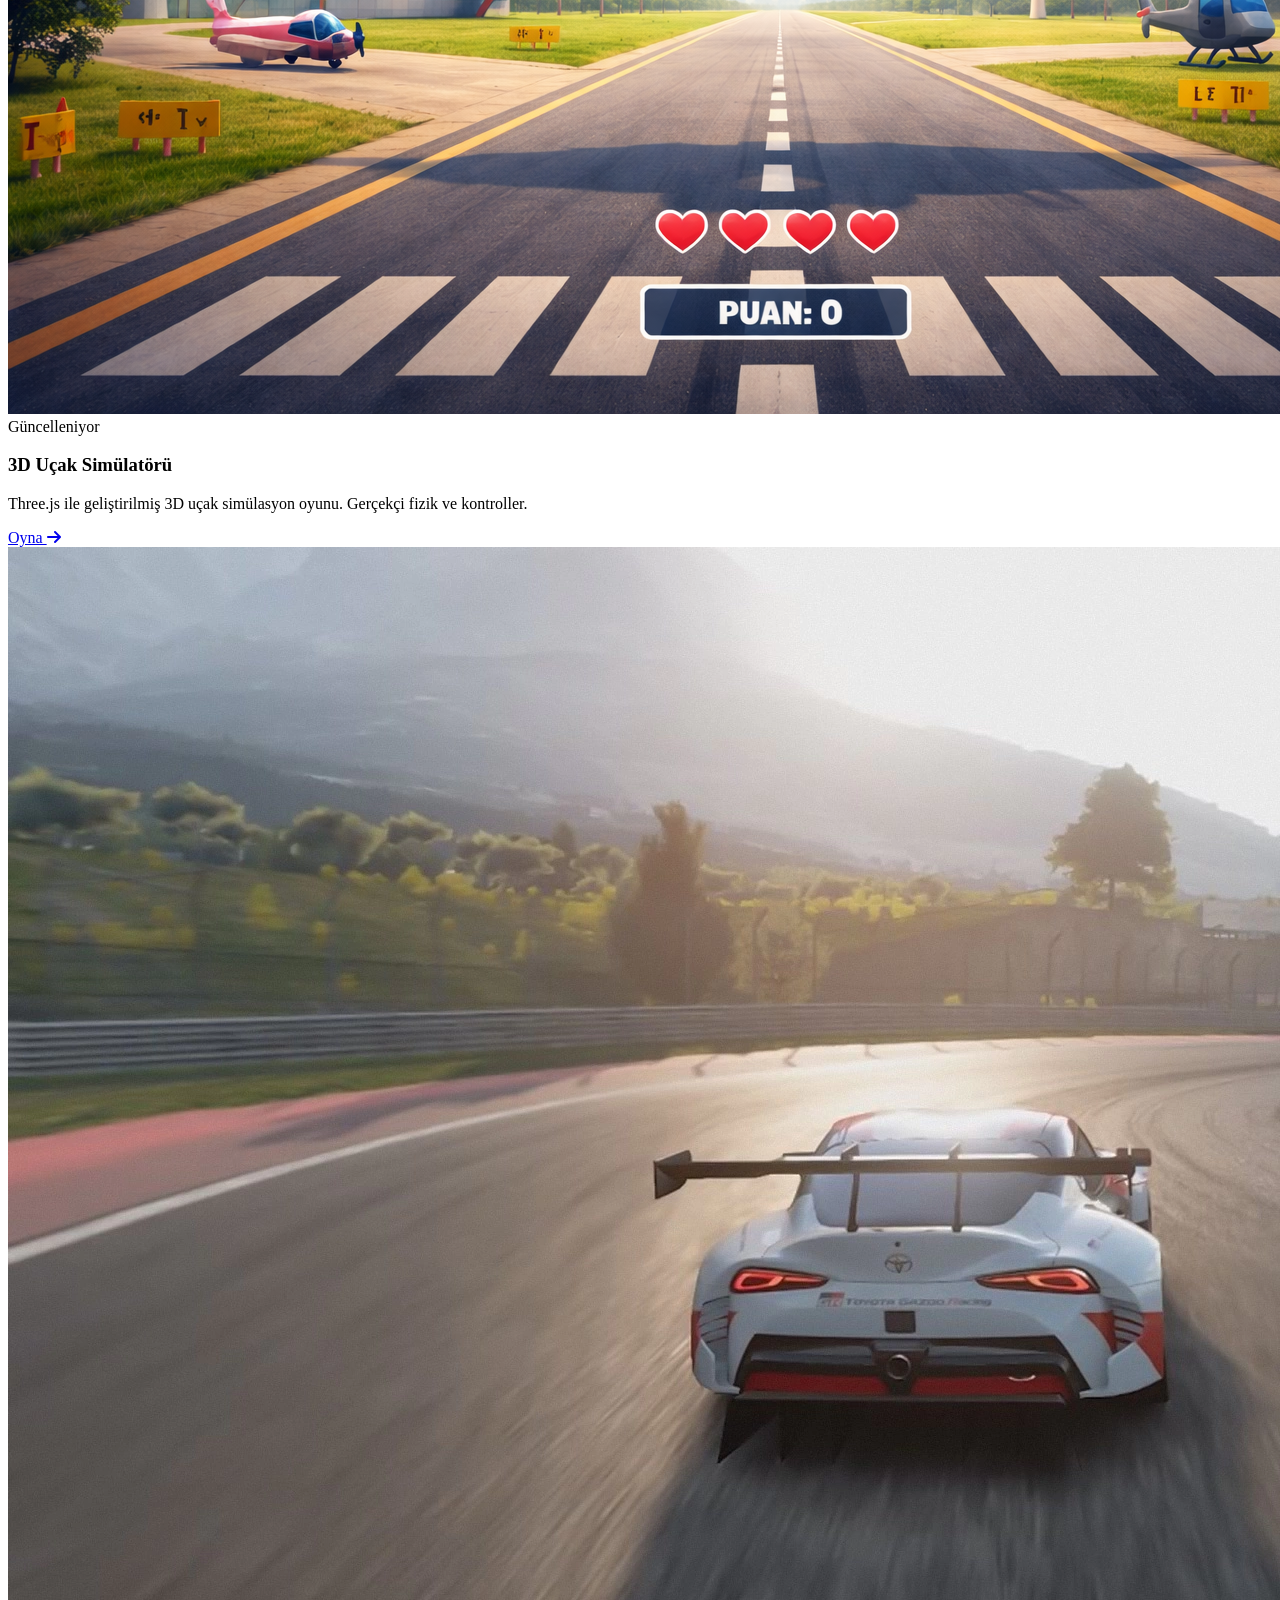
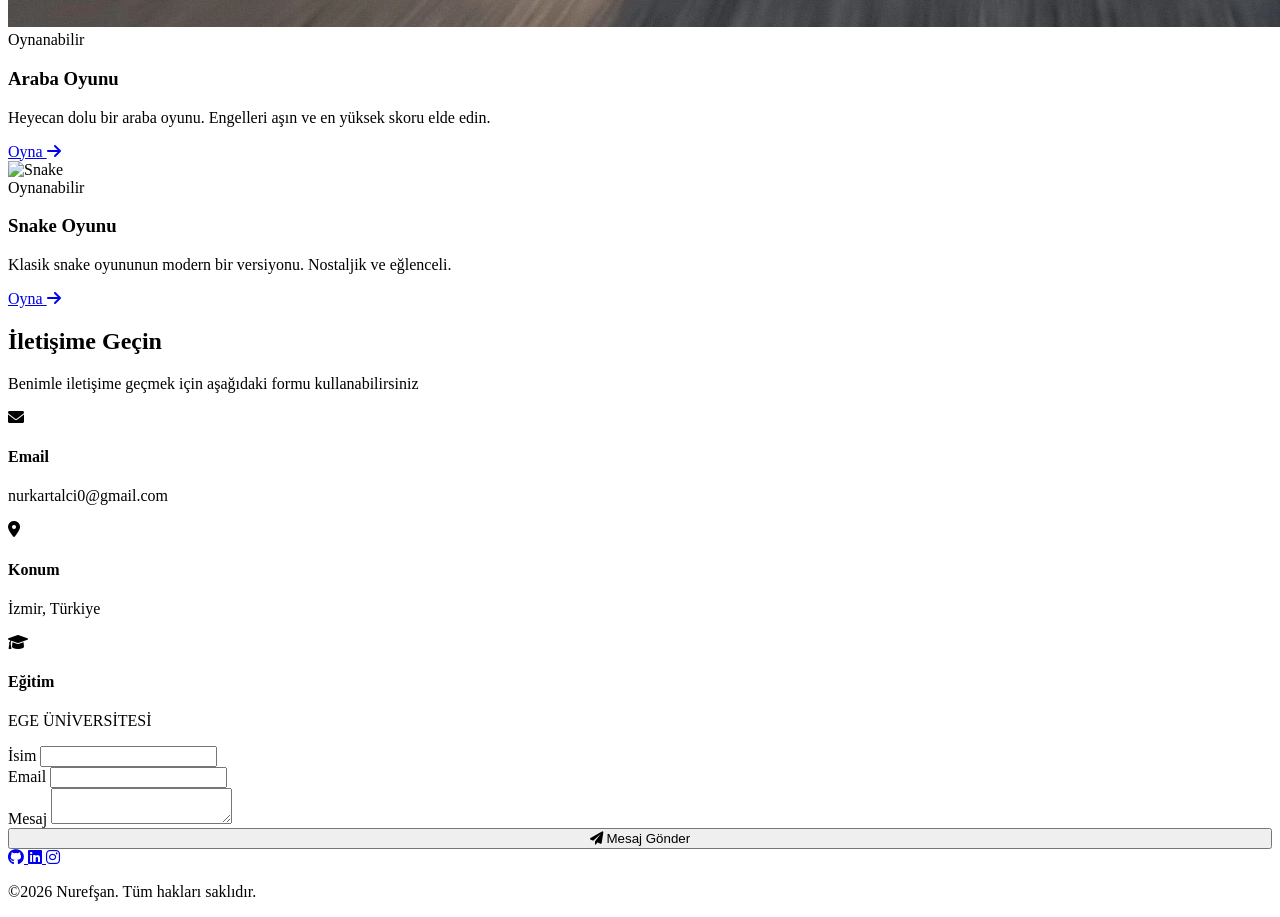
==== commit 18a3205f: "Add global styles, new layout components, and update variables in SCSS files" ====
--- a/index.html
+++ b/index.html
@@ -6,687 +6,8 @@
     <title>Portfolyo</title>
     <meta name="description" content="Nurefşan'ın portföy sitesi">
     <link rel="stylesheet" href="https://cdnjs.cloudflare.com/ajax/libs/font-awesome/6.0.0/css/all.min.css">
-    <style>
-        :root {
-            --bg-primary: #0f172a;
-            --bg-secondary: #1e293b;
-            --bg-tertiary: #334155;
-            --text-primary: #f1f5f9;
-            --text-secondary: #cbd5e1;
-            --accent-primary: #6366f1;
-            --accent-secondary: #8b5cf6;
-            --accent-hover: #4f46e5;
-            --gradient: linear-gradient(135deg, #667eea 0%, #764ba2 100%);
-            --shadow: 0 20px 50px rgba(0, 0, 0, 0.3);
-        }
-
-        [data-theme="light"] {
-            --bg-primary: #ffffff;
-            --bg-secondary: #f8fafc;
-            --bg-tertiary: #e2e8f0;
-            --text-primary: #0f172a;
-            --text-secondary: #475569;
-            --shadow: 0 20px 50px rgba(0, 0, 0, 0.1);
-        }
-
-        * {
-            margin: 0;
-            padding: 0;
-            box-sizing: border-box;
-        }
-
-        body {
-            font-family: -apple-system, BlinkMacSystemFont, 'Segoe UI', Roboto, 'Helvetica Neue', Arial, sans-serif;
-            background: var(--bg-primary);
-            color: var(--text-primary);
-            line-height: 1.6;
-            overflow-x: hidden;
-            transition: background 0.3s ease, color 0.3s ease;
-        }
-
-        html {
-            scroll-behavior: smooth;
-        }
-
-        /* Navigation */
-        nav {
-            position: fixed;
-            top: 0;
-            left: 0;
-            right: 0;
-            background: rgba(15, 23, 42, 0.9);
-            backdrop-filter: blur(10px);
-            padding: 1rem 2rem;
-            z-index: 1000;
-            box-shadow: 0 2px 10px rgba(0, 0, 0, 0.1);
-        }
-
-        [data-theme="light"] nav {
-            background: rgba(255, 255, 255, 0.9);
-        }
-
-        .nav-container {
-            max-width: 1200px;
-            margin: 0 auto;
-            display: flex;
-            justify-content: space-between;
-            align-items: center;
-        }
-
-        .logo {
-            font-size: 1.5rem;
-            font-weight: bold;
-            background: var(--gradient);
-            -webkit-background-clip: text;
-            -webkit-text-fill-color: transparent;
-            background-clip: text;
-        }
-
-        .nav-links {
-            display: flex;
-            gap: 2rem;
-            list-style: none;
-            align-items: center;
-        }
-
-        .nav-links a {
-            color: var(--text-primary);
-            text-decoration: none;
-            font-weight: 500;
-            transition: color 0.3s ease;
-            position: relative;
-        }
-
-        .nav-links a::after {
-            content: '';
-            position: absolute;
-            bottom: -5px;
-            left: 0;
-            width: 0;
-            height: 2px;
-            background: var(--gradient);
-            transition: width 0.3s ease;
-        }
-
-        .nav-links a:hover::after {
-            width: 100%;
-        }
-
-        .theme-toggle {
-            background: var(--bg-tertiary);
-            border: none;
-            color: var(--text-primary);
-            width: 40px;
-            height: 40px;
-            border-radius: 50%;
-            cursor: pointer;
-            display: flex;
-            align-items: center;
-            justify-content: center;
-            transition: all 0.3s ease;
-        }
-
-        .theme-toggle:hover {
-            transform: scale(1.1);
-        }
-
-        /* Hero Section */
-        .hero {
-            min-height: 100vh;
-            display: flex;
-            align-items: center;
-            justify-content: center;
-            padding: 6rem 2rem 2rem;
-            position: relative;
-            overflow: hidden;
-        }
-
-        .hero::before {
-            content: '';
-            position: absolute;
-            top: 0;
-            left: 0;
-            right: 0;
-            bottom: 0;
-            background: radial-gradient(circle at 20% 50%, rgba(99, 102, 241, 0.1) 0%, transparent 50%),
-                        radial-gradient(circle at 80% 80%, rgba(139, 92, 246, 0.1) 0%, transparent 50%);
-            z-index: 0;
-        }
-
-        .hero-content {
-            max-width: 1200px;
-            width: 100%;
-            display: grid;
-            grid-template-columns: 1fr 1fr;
-            gap: 4rem;
-            align-items: center;
-            z-index: 1;
-            position: relative;
-        }
-
-        .hero-text h1 {
-            font-size: 3.5rem;
-            margin-bottom: 1rem;
-            line-height: 1.2;
-        }
-
-        .hero-text .tagline {
-            font-size: 1.5rem;
-            color: var(--text-secondary);
-            margin-bottom: 1rem;
-        }
-
-        .hero-text .highlight {
-            background: var(--gradient);
-            -webkit-background-clip: text;
-            -webkit-text-fill-color: transparent;
-            background-clip: text;
-            font-weight: bold;
-        }
-
-        .hero-description {
-            font-size: 1.1rem;
-            color: var(--text-secondary);
-            margin-bottom: 2rem;
-        }
-
-        .hero-buttons {
-            display: flex;
-            gap: 1rem;
-            flex-wrap: wrap;
-        }
-
-        .btn {
-            padding: 0.875rem 2rem;
-            border-radius: 8px;
-            text-decoration: none;
-            font-weight: 600;
-            transition: all 0.3s ease;
-            display: inline-flex;
-            align-items: center;
-            gap: 0.5rem;
-        }
-
-        .btn-primary {
-            background: var(--gradient);
-            color: white;
-        }
-
-        .btn-primary:hover {
-            transform: translateY(-2px);
-            box-shadow: 0 10px 25px rgba(99, 102, 241, 0.3);
-        }
-
-        .btn-secondary {
-            background: var(--bg-tertiary);
-            color: var(--text-primary);
-        }
-
-        .btn-secondary:hover {
-            background: var(--bg-secondary);
-        }
-
-        .hero-image {
-            display: flex;
-            justify-content: center;
-            align-items: center;
-            position: relative;
-        }
-
-        .profile-image {
-            width: 350px;
-            height: 350px;
-            border-radius: 50%;
-            object-fit: cover;
-            border: 5px solid var(--accent-primary);
-            box-shadow: var(--shadow);
-            animation: float 3s ease-in-out infinite;
-            position: relative;
-            z-index: 2;
-        }
-
-        @keyframes float {
-            0%, 100% { transform: translateY(0px); }
-            50% { transform: translateY(-20px); }
-        }
-
-        /* Floating Bubbles */
-        .bubble {
-            position: absolute;
-            border-radius: 50%;
-            opacity: 0.6;
-            animation: floatBubble 8s infinite ease-in-out;
-            z-index: 1;
-        }
-
-        .bubble:nth-child(1) {
-            width: 80px;
-            height: 80px;
-            background: linear-gradient(135deg, #667eea, #764ba2);
-            top: 10%;
-            left: 10%;
-            animation-delay: 0s;
-            animation-duration: 8s;
-        }
-
-        .bubble:nth-child(2) {
-            width: 60px;
-            height: 60px;
-            background: linear-gradient(135deg, #f093fb, #f5576c);
-            top: 60%;
-            left: 5%;
-            animation-delay: 1s;
-            animation-duration: 10s;
-        }
-
-        .bubble:nth-child(3) {
-            width: 100px;
-            height: 100px;
-            background: linear-gradient(135deg, #4facfe, #00f2fe);
-            top: 20%;
-            right: 5%;
-            animation-delay: 2s;
-            animation-duration: 9s;
-        }
-
-        .bubble:nth-child(4) {
-            width: 70px;
-            height: 70px;
-            background: linear-gradient(135deg, #43e97b, #38f9d7);
-            bottom: 15%;
-            right: 15%;
-            animation-delay: 1.5s;
-            animation-duration: 11s;
-        }
-
-        .bubble:nth-child(5) {
-            width: 50px;
-            height: 50px;
-            background: linear-gradient(135deg, #fa709a, #fee140);
-            top: 40%;
-            left: -5%;
-            animation-delay: 0.5s;
-            animation-duration: 7s;
-        }
-
-        .bubble:nth-child(6) {
-            width: 90px;
-            height: 90px;
-            background: linear-gradient(135deg, #a8edea, #fed6e3);
-            bottom: 10%;
-            left: 20%;
-            animation-delay: 3s;
-            animation-duration: 12s;
-        }
-
-        .bubble:nth-child(7) {
-            width: 65px;
-            height: 65px;
-            background: linear-gradient(135deg, #ffecd2, #fcb69f);
-            top: 5%;
-            left: 40%;
-            animation-delay: 2.5s;
-            animation-duration: 9.5s;
-        }
-
-        .bubble:nth-child(8) {
-            width: 75px;
-            height: 75px;
-            background: linear-gradient(135deg, #ff9a9e, #fecfef);
-            bottom: 20%;
-            right: 30%;
-            animation-delay: 1.8s;
-            animation-duration: 10.5s;
-        }
-
-        @keyframes floatBubble {
-            0%, 100% {
-                transform: translateY(0px) translateX(0px) scale(1);
-            }
-            25% {
-                transform: translateY(-20px) translateX(10px) scale(1.1);
-            }
-            50% {
-                transform: translateY(-30px) translateX(-10px) scale(0.9);
-            }
-            75% {
-                transform: translateY(-15px) translateX(15px) scale(1.05);
-            }
-        }
-
-        /* Section Styles */
-        section {
-            max-width: 1200px;
-            margin: 0 auto;
-            padding: 5rem 2rem;
-        }
-
-        .section-title {
-            font-size: 2.5rem;
-            margin-bottom: 1rem;
-            text-align: center;
-        }
-
-        .section-subtitle {
-            color: var(--text-secondary);
-            text-align: center;
-            margin-bottom: 3rem;
-            font-size: 1.1rem;
-        }
-
-        /* About Section */
-        .about-content {
-            display: grid;
-            grid-template-columns: 1fr 1fr;
-            gap: 3rem;
-            align-items: start;
-        }
-
-        .about-text {
-            font-size: 1.1rem;
-            color: var(--text-secondary);
-            line-height: 1.8;
-        }
-
-        .about-text p {
-            margin-bottom: 1rem;
-        }
-
-        .about-stats {
-            display: grid;
-            grid-template-columns: repeat(2, 1fr);
-            gap: 1.5rem;
-        }
-
-        .stat-card {
-            background: var(--bg-secondary);
-            padding: 1.5rem;
-            border-radius: 12px;
-            text-align: center;
-            transition: transform 0.3s ease;
-        }
-
-        .stat-card:hover {
-            transform: translateY(-5px);
-        }
-
-        .stat-number {
-            font-size: 2rem;
-            font-weight: bold;
-            background: var(--gradient);
-            -webkit-background-clip: text;
-            -webkit-text-fill-color: transparent;
-            background-clip: text;
-        }
-
-        .stat-label {
-            color: var(--text-secondary);
-            margin-top: 0.5rem;
-        }
-
-        /* Skills Section */
-        .skills-container {
-            display: grid;
-            gap: 2rem;
-        }
-
-        .skill-item {
-            background: var(--bg-secondary);
-            padding: 1.5rem;
-            border-radius: 12px;
-        }
-
-        .skill-header {
-            display: flex;
-            justify-content: space-between;
-            margin-bottom: 1rem;
-        }
-
-        .skill-name {
-            font-weight: 600;
-            font-size: 1.1rem;
-        }
-
-        .skill-percentage {
-            color: var(--accent-primary);
-            font-weight: 600;
-        }
-
-        .skill-bar {
-            background: var(--bg-tertiary);
-            height: 10px;
-            border-radius: 10px;
-            overflow: hidden;
-        }
-
-        .skill-progress {
-            height: 100%;
-            background: var(--gradient);
-            border-radius: 10px;
-            transition: width 1s ease;
-        }
-
-        /* Projects Section */
-        .projects-grid {
-            display: grid;
-            grid-template-columns: repeat(auto-fit, minmax(300px, 1fr));
-            gap: 2rem;
-        }
-
-        .project-card {
-            background: var(--bg-secondary);
-            border-radius: 12px;
-            overflow: hidden;
-            transition: all 0.3s ease;
-            position: relative;
-        }
-
-        .project-card:hover {
-            transform: translateY(-10px);
-            box-shadow: var(--shadow);
-        }
-
-        .project-image {
-            width: 100%;
-            height: 200px;
-            object-fit: cover;
-        }
-
-        .project-content {
-            padding: 1.5rem;
-        }
-
-        .project-title {
-            font-size: 1.3rem;
-            margin-bottom: 0.5rem;
-        }
-
-        .project-description {
-            color: var(--text-secondary);
-            margin-bottom: 1rem;
-        }
-
-        .project-status {
-            display: inline-block;
-            padding: 0.25rem 0.75rem;
-            background: var(--gradient);
-            color: white;
-            border-radius: 20px;
-            font-size: 0.85rem;
-            margin-bottom: 1rem;
-        }
-
-        .project-link {
-            display: inline-flex;
-            align-items: center;
-            gap: 0.5rem;
-            color: var(--accent-primary);
-            text-decoration: none;
-            font-weight: 600;
-            transition: gap 0.3s ease;
-        }
-
-        .project-link:hover {
-            gap: 1rem;
-        }
-
-        /* Contact Section */
-        .contact-container {
-            display: grid;
-            grid-template-columns: 1fr 1fr;
-            gap: 3rem;
-        }
-
-        .contact-info {
-            display: flex;
-            flex-direction: column;
-            gap: 1.5rem;
-        }
-
-        .contact-item {
-            display: flex;
-            align-items: center;
-            gap: 1rem;
-        }
-
-        .contact-icon {
-            width: 50px;
-            height: 50px;
-            background: var(--gradient);
-            border-radius: 12px;
-            display: flex;
-            align-items: center;
-            justify-content: center;
-            color: white;
-            font-size: 1.2rem;
-        }
-
-        .contact-form {
-            display: flex;
-            flex-direction: column;
-            gap: 1rem;
-        }
-
-        .form-group {
-            display: flex;
-            flex-direction: column;
-            gap: 0.5rem;
-        }
-
-        .form-group label {
-            font-weight: 600;
-        }
-
-        .form-group input,
-        .form-group textarea {
-            padding: 0.875rem;
-            border-radius: 8px;
-            border: 2px solid var(--bg-tertiary);
-            background: var(--bg-secondary);
-            color: var(--text-primary);
-            font-family: inherit;
-            transition: border-color 0.3s ease;
-        }
-
-        .form-group input:focus,
-        .form-group textarea:focus {
-            outline: none;
-            border-color: var(--accent-primary);
-        }
-
-        .form-group textarea {
-            resize: vertical;
-            min-height: 120px;
-        }
-
-        /* Footer */
-        footer {
-            background: var(--bg-secondary);
-            padding: 3rem 2rem;
-            text-align: center;
-        }
-
-        .footer-content {
-            max-width: 1200px;
-            margin: 0 auto;
-        }
-
-        .social-links {
-            display: flex;
-            justify-content: center;
-            gap: 1.5rem;
-            margin-bottom: 2rem;
-        }
-
-        .social-link {
-            width: 50px;
-            height: 50px;
-            background: var(--bg-tertiary);
-            border-radius: 50%;
-            display: flex;
-            align-items: center;
-            justify-content: center;
-            color: var(--text-primary);
-            text-decoration: none;
-            transition: all 0.3s ease;
-        }
-
-        .social-link:hover {
-            background: var(--gradient);
-            color: white;
-            transform: translateY(-5px);
-        }
-
-        .footer-text {
-            color: var(--text-secondary);
-        }
-
-      
-        @media (max-width: 768px) {
-            .nav-links {
-                display: none;
-            }
-
-            .hero-content {
-                grid-template-columns: 1fr;
-                text-align: center;
-            }
-
-            .hero-text h1 {
-                font-size: 2.5rem;
-            }
-
-            .profile-image {
-                width: 250px;
-                height: 250px;
-            }
-
-            .about-content,
-            .contact-container {
-                grid-template-columns: 1fr;
-            }
-
-            .projects-grid {
-                grid-template-columns: 1fr;
-            }
-        }
-
-       
-        @keyframes fadeInUp {
-            from {
-                opacity: 0;
-                transform: translateY(30px);
-            }
-            to {
-                opacity: 1;
-                transform: translateY(0);
-            }
-        }
-
-        .fade-in {
-            animation: fadeInUp 0.6s ease-out;
-        }
-    </style>
+    <link rel="stylesheet" href="css/style.css">
+    
 </head>
 <body>
     
@@ -1029,7 +350,7 @@
             });
         });
 
-        // Animate skill bars on scroll
+       
         const observerOptions = {
             threshold: 0.5
         };
@@ -1052,9 +373,12 @@
     </script>
     <script src="main.js"></script>
     <script src="https://cdn.jsdelivr.net/npm/@emailjs/browser@4/dist/email.min.js"></script>
+    <script src="https://cdn.jsdelivr.net/npm/@emailjs/browser@4/dist/email.min.js"></script>
 
 <script>
-emailjs.init("R6yGav3n_4cm-p3gN");
+(function(){
+    emailjs.init("R6yGav3n_4cm-p3gN");
+})();
 
 function handleSubmit(event) {
     event.preventDefault();
@@ -1064,15 +388,18 @@
         email: document.getElementById("email").value,
         message: document.getElementById("message").value,
     })
-    .then(() => {
+    .then(function(response) {
         alert("Mesaj gönderildi!");
-        document.querySelector(".contact-form").reset();
+        console.log("SUCCESS!", response.status, response.text);
     })
-    .catch((error) => {
+    .catch(function(error) {
         alert("Hata oluştu!");
-        console.log(error);
+        console.log("FAILED...", error);
     });
 }
 </script>
+
+
+
 </body>
 </html> 
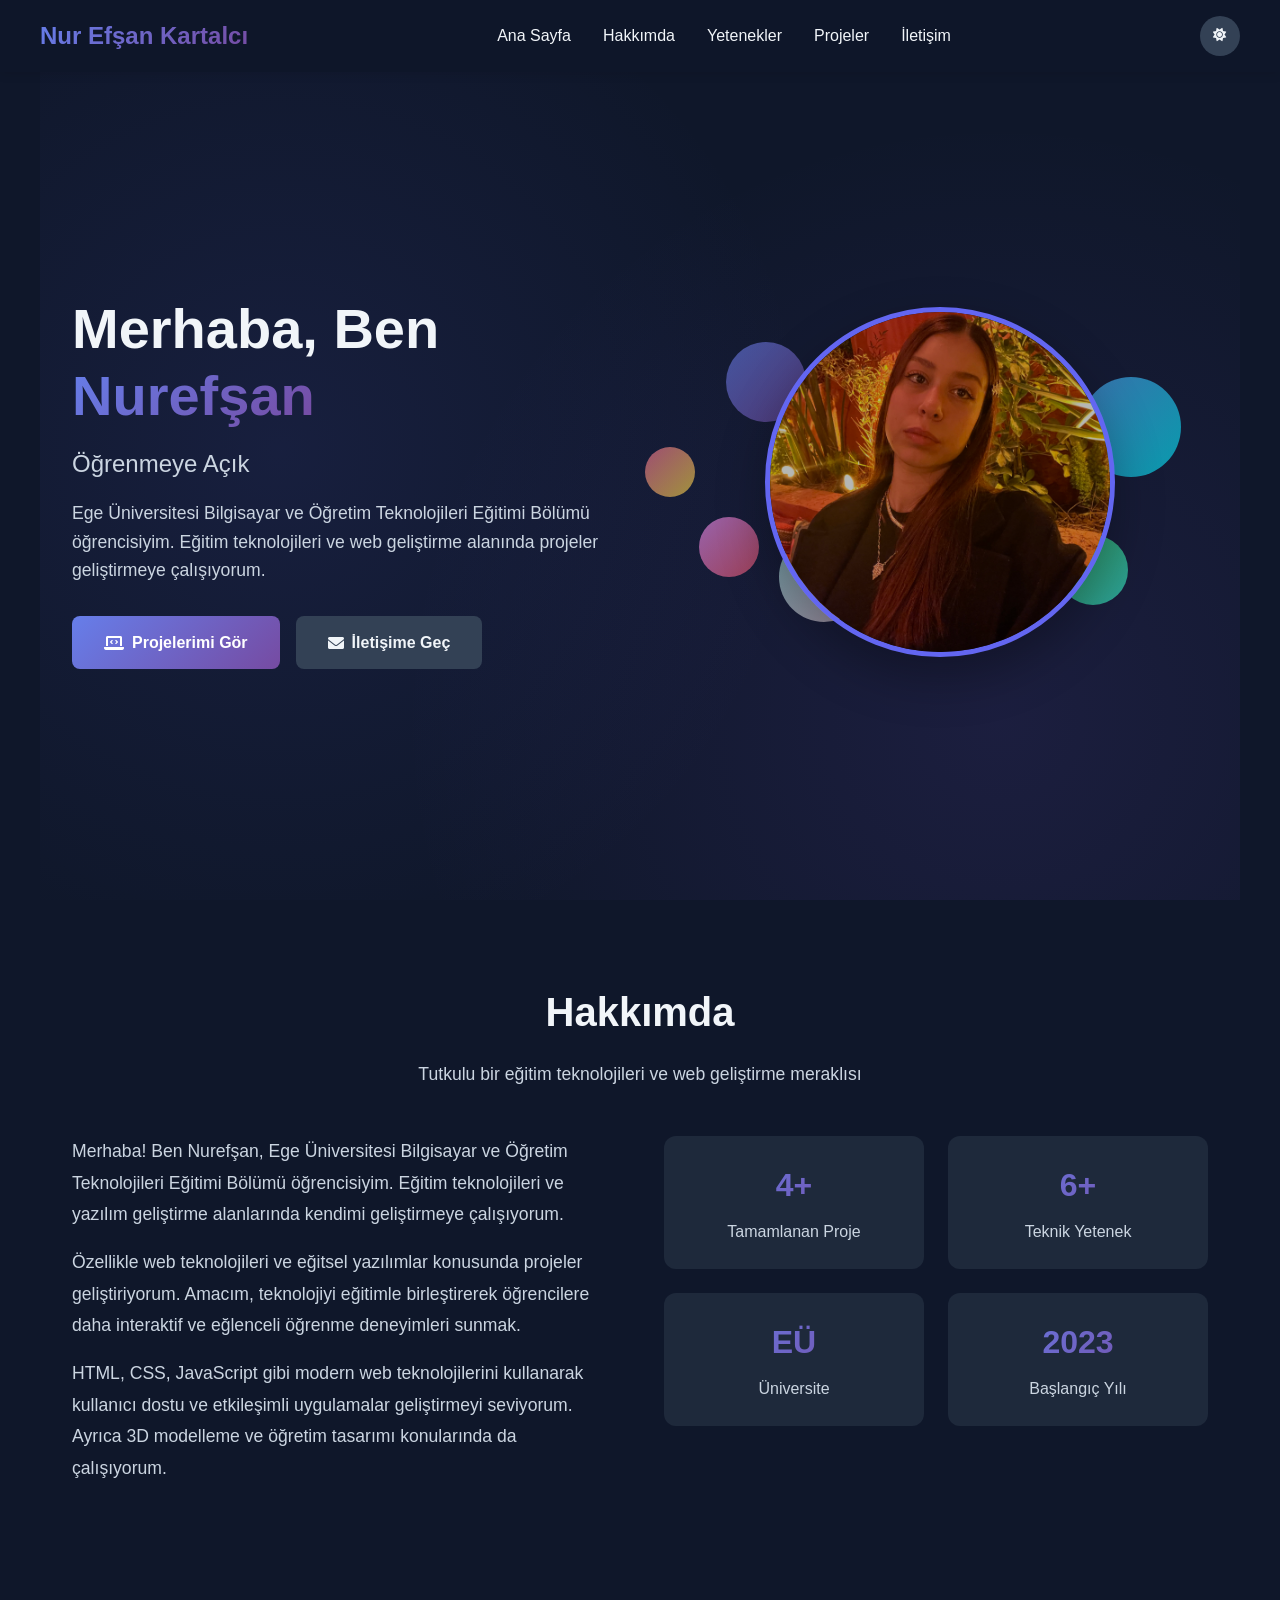
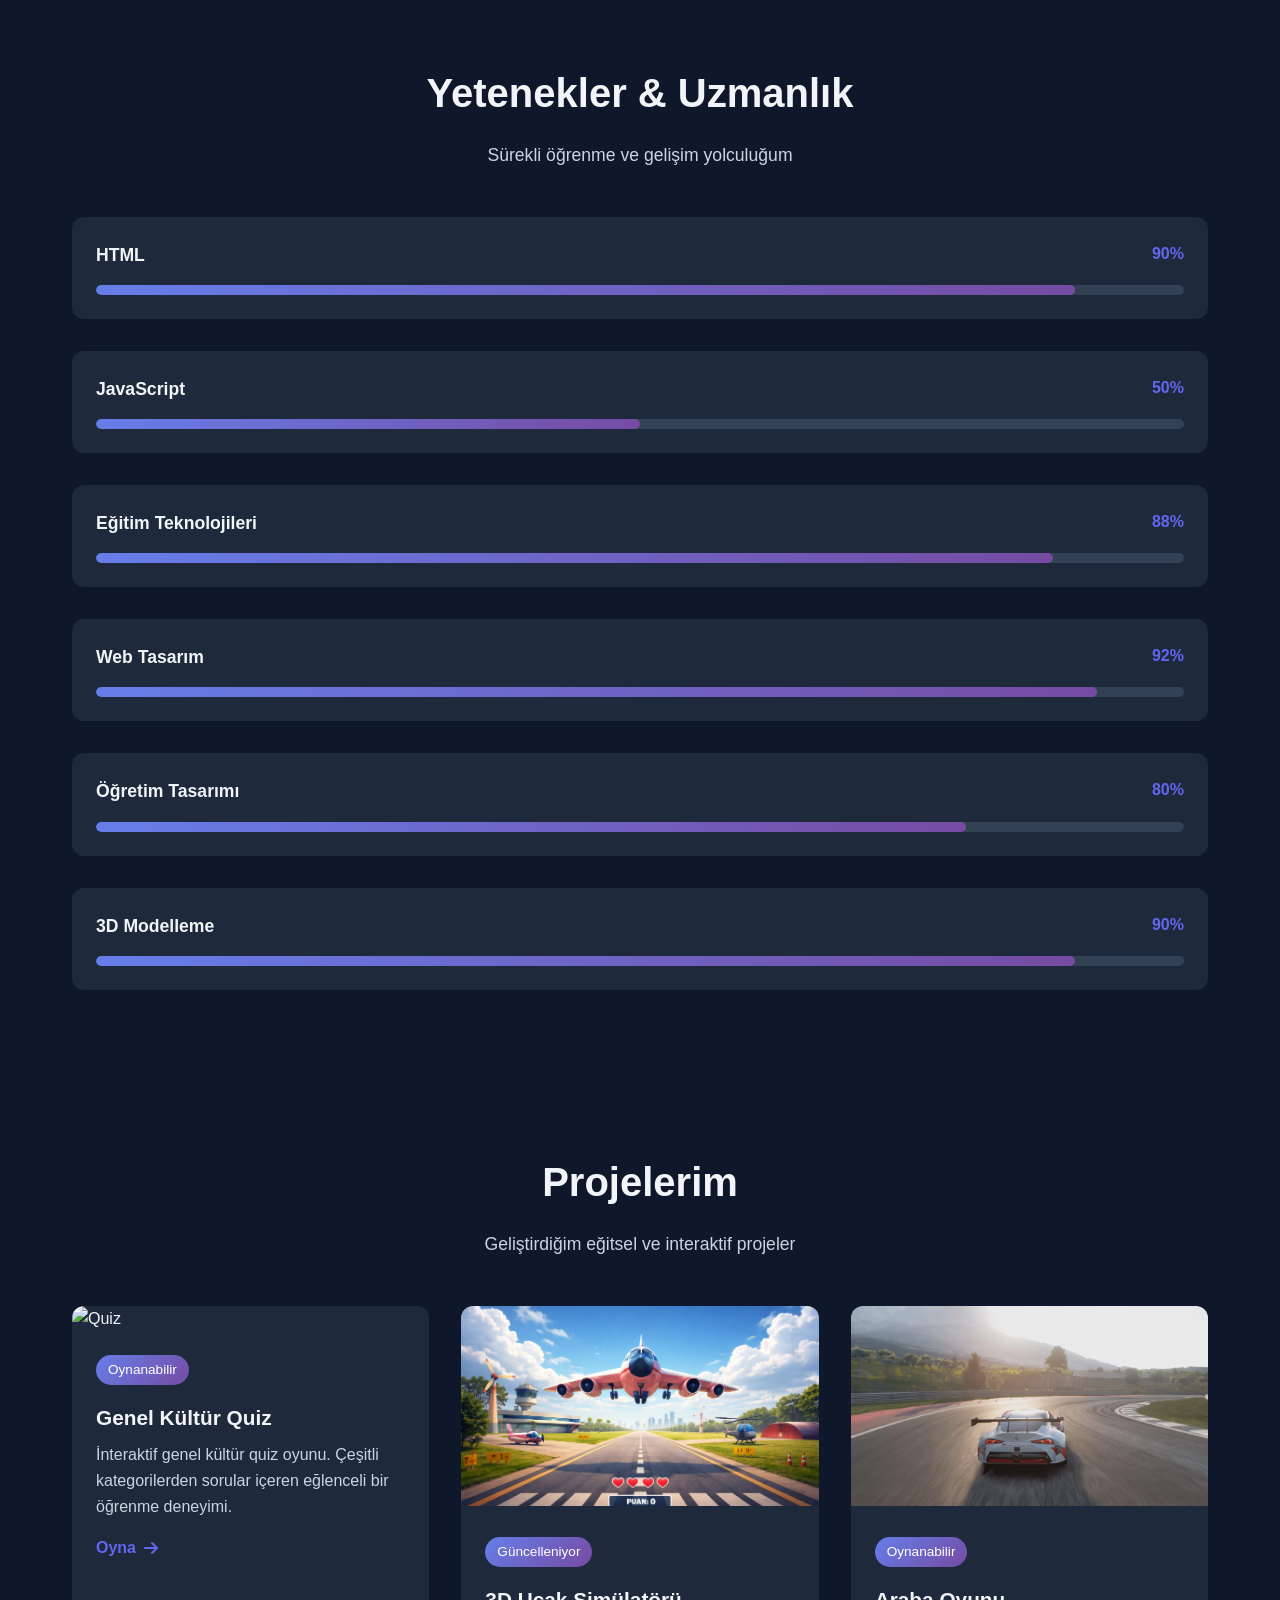
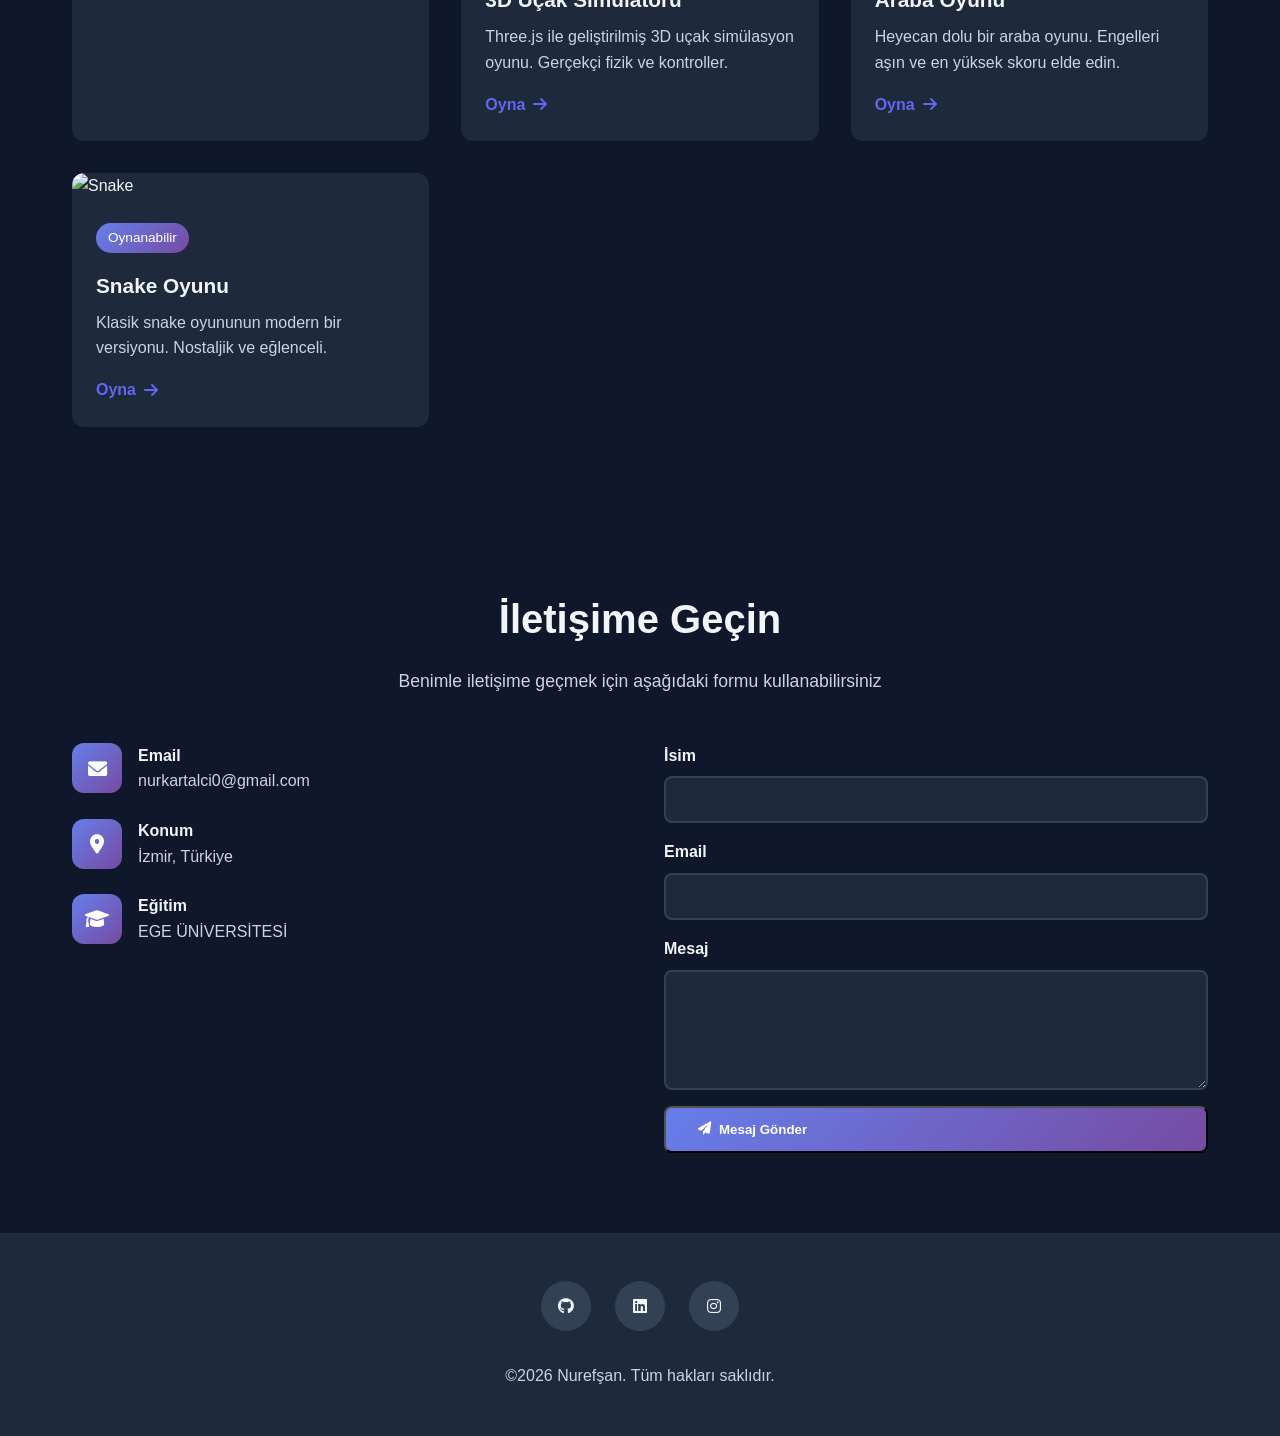
==== commit 1f5a0aba: "Refactor styles by consolidating CSS into index.html, removing SCSS files and associated styles; imp" ====
--- a/index.html
+++ b/index.html
@@ -10,6 +10,688 @@
     
 </head>
 <body>
+    <style>
+        :root {
+            --bg-primary: #0f172a;
+            --bg-secondary: #1e293b;
+            --bg-tertiary: #334155;
+            --text-primary: #f1f5f9;
+            --text-secondary: #cbd5e1;
+            --accent-primary: #6366f1;
+            --accent-secondary: #8b5cf6;
+            --accent-hover: #4f46e5;
+            --gradient: linear-gradient(135deg, #667eea 0%, #764ba2 100%);
+            --shadow: 0 20px 50px rgba(0, 0, 0, 0.3);
+        }
+
+        [data-theme="light"] {
+            --bg-primary: #ffffff;
+            --bg-secondary: #f8fafc;
+            --bg-tertiary: #e2e8f0;
+            --text-primary: #0f172a;
+            --text-secondary: #475569;
+            --shadow: 0 20px 50px rgba(0, 0, 0, 0.1);
+        }
+
+        * {
+            margin: 0;
+            padding: 0;
+            box-sizing: border-box;
+        }
+
+        body {
+            font-family: -apple-system, BlinkMacSystemFont, 'Segoe UI', Roboto, 'Helvetica Neue', Arial, sans-serif;
+            background: var(--bg-primary);
+            color: var(--text-primary);
+            line-height: 1.6;
+            overflow-x: hidden;
+            transition: background 0.3s ease, color 0.3s ease;
+        }
+
+        html {
+            scroll-behavior: smooth;
+        }
+
+        /* Navigation */
+        nav {
+            position: fixed;
+            top: 0;
+            left: 0;
+            right: 0;
+            background: rgba(15, 23, 42, 0.9);
+            backdrop-filter: blur(10px);
+            padding: 1rem 2rem;
+            z-index: 1000;
+            box-shadow: 0 2px 10px rgba(0, 0, 0, 0.1);
+        }
+
+        [data-theme="light"] nav {
+            background: rgba(255, 255, 255, 0.9);
+        }
+
+        .nav-container {
+            max-width: 1200px;
+            margin: 0 auto;
+            display: flex;
+            justify-content: space-between;
+            align-items: center;
+        }
+
+        .logo {
+            font-size: 1.5rem;
+            font-weight: bold;
+            background: var(--gradient);
+            -webkit-background-clip: text;
+            -webkit-text-fill-color: transparent;
+            background-clip: text;
+        }
+
+        .nav-links {
+            display: flex;
+            gap: 2rem;
+            list-style: none;
+            align-items: center;
+        }
+
+        .nav-links a {
+            color: var(--text-primary);
+            text-decoration: none;
+            font-weight: 500;
+            transition: color 0.3s ease;
+            position: relative;
+        }
+
+        .nav-links a::after {
+            content: '';
+            position: absolute;
+            bottom: -5px;
+            left: 0;
+            width: 0;
+            height: 2px;
+            background: var(--gradient);
+            transition: width 0.3s ease;
+        }
+
+        .nav-links a:hover::after {
+            width: 100%;
+        }
+
+        .theme-toggle {
+            background: var(--bg-tertiary);
+            border: none;
+            color: var(--text-primary);
+            width: 40px;
+            height: 40px;
+            border-radius: 50%;
+            cursor: pointer;
+            display: flex;
+            align-items: center;
+            justify-content: center;
+            transition: all 0.3s ease;
+        }
+
+        .theme-toggle:hover {
+            transform: scale(1.1);
+        }
+
+        /* Hero Section */
+        .hero {
+            min-height: 100vh;
+            display: flex;
+            align-items: center;
+            justify-content: center;
+            padding: 6rem 2rem 2rem;
+            position: relative;
+            overflow: hidden;
+        }
+
+        .hero::before {
+            content: '';
+            position: absolute;
+            top: 0;
+            left: 0;
+            right: 0;
+            bottom: 0;
+            background: radial-gradient(circle at 20% 50%, rgba(99, 102, 241, 0.1) 0%, transparent 50%),
+                        radial-gradient(circle at 80% 80%, rgba(139, 92, 246, 0.1) 0%, transparent 50%);
+            z-index: 0;
+        }
+
+        .hero-content {
+            max-width: 1200px;
+            width: 100%;
+            display: grid;
+            grid-template-columns: 1fr 1fr;
+            gap: 4rem;
+            align-items: center;
+            z-index: 1;
+            position: relative;
+        }
+
+        .hero-text h1 {
+            font-size: 3.5rem;
+            margin-bottom: 1rem;
+            line-height: 1.2;
+        }
+
+        .hero-text .tagline {
+            font-size: 1.5rem;
+            color: var(--text-secondary);
+            margin-bottom: 1rem;
+        }
+
+        .hero-text .highlight {
+            background: var(--gradient);
+            -webkit-background-clip: text;
+            -webkit-text-fill-color: transparent;
+            background-clip: text;
+            font-weight: bold;
+        }
+
+        .hero-description {
+            font-size: 1.1rem;
+            color: var(--text-secondary);
+            margin-bottom: 2rem;
+        }
+
+        .hero-buttons {
+            display: flex;
+            gap: 1rem;
+            flex-wrap: wrap;
+        }
+
+        .btn {
+            padding: 0.875rem 2rem;
+            border-radius: 8px;
+            text-decoration: none;
+            font-weight: 600;
+            transition: all 0.3s ease;
+            display: inline-flex;
+            align-items: center;
+            gap: 0.5rem;
+        }
+
+        .btn-primary {
+            background: var(--gradient);
+            color: white;
+        }
+
+        .btn-primary:hover {
+            transform: translateY(-2px);
+            box-shadow: 0 10px 25px rgba(99, 102, 241, 0.3);
+        }
+
+        .btn-secondary {
+            background: var(--bg-tertiary);
+            color: var(--text-primary);
+        }
+
+        .btn-secondary:hover {
+            background: var(--bg-secondary);
+        }
+
+        .hero-image {
+            display: flex;
+            justify-content: center;
+            align-items: center;
+            position: relative;
+        }
+
+        .profile-image {
+            width: 350px;
+            height: 350px;
+            border-radius: 50%;
+            object-fit: cover;
+            border: 5px solid var(--accent-primary);
+            box-shadow: var(--shadow);
+            animation: float 3s ease-in-out infinite;
+            position: relative;
+            z-index: 2;
+        }
+
+        @keyframes float {
+            0%, 100% { transform: translateY(0px); }
+            50% { transform: translateY(-20px); }
+        }
+
+        /* Floating Bubbles */
+        .bubble {
+            position: absolute;
+            border-radius: 50%;
+            opacity: 0.6;
+            animation: floatBubble 8s infinite ease-in-out;
+            z-index: 1;
+        }
+
+        .bubble:nth-child(1) {
+            width: 80px;
+            height: 80px;
+            background: linear-gradient(135deg, #667eea, #764ba2);
+            top: 10%;
+            left: 10%;
+            animation-delay: 0s;
+            animation-duration: 8s;
+        }
+
+        .bubble:nth-child(2) {
+            width: 60px;
+            height: 60px;
+            background: linear-gradient(135deg, #f093fb, #f5576c);
+            top: 60%;
+            left: 5%;
+            animation-delay: 1s;
+            animation-duration: 10s;
+        }
+
+        .bubble:nth-child(3) {
+            width: 100px;
+            height: 100px;
+            background: linear-gradient(135deg, #4facfe, #00f2fe);
+            top: 20%;
+            right: 5%;
+            animation-delay: 2s;
+            animation-duration: 9s;
+        }
+
+        .bubble:nth-child(4) {
+            width: 70px;
+            height: 70px;
+            background: linear-gradient(135deg, #43e97b, #38f9d7);
+            bottom: 15%;
+            right: 15%;
+            animation-delay: 1.5s;
+            animation-duration: 11s;
+        }
+
+        .bubble:nth-child(5) {
+            width: 50px;
+            height: 50px;
+            background: linear-gradient(135deg, #fa709a, #fee140);
+            top: 40%;
+            left: -5%;
+            animation-delay: 0.5s;
+            animation-duration: 7s;
+        }
+
+        .bubble:nth-child(6) {
+            width: 90px;
+            height: 90px;
+            background: linear-gradient(135deg, #a8edea, #fed6e3);
+            bottom: 10%;
+            left: 20%;
+            animation-delay: 3s;
+            animation-duration: 12s;
+        }
+
+        .bubble:nth-child(7) {
+            width: 65px;
+            height: 65px;
+            background: linear-gradient(135deg, #ffecd2, #fcb69f);
+            top: 5%;
+            left: 40%;
+            animation-delay: 2.5s;
+            animation-duration: 9.5s;
+        }
+
+        .bubble:nth-child(8) {
+            width: 75px;
+            height: 75px;
+            background: linear-gradient(135deg, #ff9a9e, #fecfef);
+            bottom: 20%;
+            right: 30%;
+            animation-delay: 1.8s;
+            animation-duration: 10.5s;
+        }
+
+        @keyframes floatBubble {
+            0%, 100% {
+                transform: translateY(0px) translateX(0px) scale(1);
+            }
+            25% {
+                transform: translateY(-20px) translateX(10px) scale(1.1);
+            }
+            50% {
+                transform: translateY(-30px) translateX(-10px) scale(0.9);
+            }
+            75% {
+                transform: translateY(-15px) translateX(15px) scale(1.05);
+            }
+        }
+
+        /* Section Styles */
+        section {
+            max-width: 1200px;
+            margin: 0 auto;
+            padding: 5rem 2rem;
+        }
+
+        .section-title {
+            font-size: 2.5rem;
+            margin-bottom: 1rem;
+            text-align: center;
+        }
+
+        .section-subtitle {
+            color: var(--text-secondary);
+            text-align: center;
+            margin-bottom: 3rem;
+            font-size: 1.1rem;
+        }
+
+        /* About Section */
+        .about-content {
+            display: grid;
+            grid-template-columns: 1fr 1fr;
+            gap: 3rem;
+            align-items: start;
+        }
+
+        .about-text {
+            font-size: 1.1rem;
+            color: var(--text-secondary);
+            line-height: 1.8;
+        }
+
+        .about-text p {
+            margin-bottom: 1rem;
+        }
+
+        .about-stats {
+            display: grid;
+            grid-template-columns: repeat(2, 1fr);
+            gap: 1.5rem;
+        }
+
+        .stat-card {
+            background: var(--bg-secondary);
+            padding: 1.5rem;
+            border-radius: 12px;
+            text-align: center;
+            transition: transform 0.3s ease;
+        }
+
+        .stat-card:hover {
+            transform: translateY(-5px);
+        }
+
+        .stat-number {
+            font-size: 2rem;
+            font-weight: bold;
+            background: var(--gradient);
+            -webkit-background-clip: text;
+            -webkit-text-fill-color: transparent;
+            background-clip: text;
+        }
+
+        .stat-label {
+            color: var(--text-secondary);
+            margin-top: 0.5rem;
+        }
+
+        /* Skills Section */
+        .skills-container {
+            display: grid;
+            gap: 2rem;
+        }
+
+        .skill-item {
+            background: var(--bg-secondary);
+            padding: 1.5rem;
+            border-radius: 12px;
+        }
+
+        .skill-header {
+            display: flex;
+            justify-content: space-between;
+            margin-bottom: 1rem;
+        }
+
+        .skill-name {
+            font-weight: 600;
+            font-size: 1.1rem;
+        }
+
+        .skill-percentage {
+            color: var(--accent-primary);
+            font-weight: 600;
+        }
+
+        .skill-bar {
+            background: var(--bg-tertiary);
+            height: 10px;
+            border-radius: 10px;
+            overflow: hidden;
+        }
+
+        .skill-progress {
+            height: 100%;
+            background: var(--gradient);
+            border-radius: 10px;
+            transition: width 1s ease;
+        }
+
+        /* Projects Section */
+        .projects-grid {
+            display: grid;
+            grid-template-columns: repeat(auto-fit, minmax(300px, 1fr));
+            gap: 2rem;
+        }
+
+        .project-card {
+            background: var(--bg-secondary);
+            border-radius: 12px;
+            overflow: hidden;
+            transition: all 0.3s ease;
+            position: relative;
+        }
+
+        .project-card:hover {
+            transform: translateY(-10px);
+            box-shadow: var(--shadow);
+        }
+
+        .project-image {
+            width: 100%;
+            height: 200px;
+            object-fit: cover;
+        }
+
+        .project-content {
+            padding: 1.5rem;
+        }
+
+        .project-title {
+            font-size: 1.3rem;
+            margin-bottom: 0.5rem;
+        }
+
+        .project-description {
+            color: var(--text-secondary);
+            margin-bottom: 1rem;
+        }
+
+        .project-status {
+            display: inline-block;
+            padding: 0.25rem 0.75rem;
+            background: var(--gradient);
+            color: white;
+            border-radius: 20px;
+            font-size: 0.85rem;
+            margin-bottom: 1rem;
+        }
+
+        .project-link {
+            display: inline-flex;
+            align-items: center;
+            gap: 0.5rem;
+            color: var(--accent-primary);
+            text-decoration: none;
+            font-weight: 600;
+            transition: gap 0.3s ease;
+        }
+
+        .project-link:hover {
+            gap: 1rem;
+        }
+
+        /* Contact Section */
+        .contact-container {
+            display: grid;
+            grid-template-columns: 1fr 1fr;
+            gap: 3rem;
+        }
+
+        .contact-info {
+            display: flex;
+            flex-direction: column;
+            gap: 1.5rem;
+        }
+
+        .contact-item {
+            display: flex;
+            align-items: center;
+            gap: 1rem;
+        }
+
+        .contact-icon {
+            width: 50px;
+            height: 50px;
+            background: var(--gradient);
+            border-radius: 12px;
+            display: flex;
+            align-items: center;
+            justify-content: center;
+            color: white;
+            font-size: 1.2rem;
+        }
+
+        .contact-form {
+            display: flex;
+            flex-direction: column;
+            gap: 1rem;
+        }
+
+        .form-group {
+            display: flex;
+            flex-direction: column;
+            gap: 0.5rem;
+        }
+
+        .form-group label {
+            font-weight: 600;
+        }
+
+        .form-group input,
+        .form-group textarea {
+            padding: 0.875rem;
+            border-radius: 8px;
+            border: 2px solid var(--bg-tertiary);
+            background: var(--bg-secondary);
+            color: var(--text-primary);
+            font-family: inherit;
+            transition: border-color 0.3s ease;
+        }
+
+        .form-group input:focus,
+        .form-group textarea:focus {
+            outline: none;
+            border-color: var(--accent-primary);
+        }
+
+        .form-group textarea {
+            resize: vertical;
+            min-height: 120px;
+        }
+
+        /* Footer */
+        footer {
+            background: var(--bg-secondary);
+            padding: 3rem 2rem;
+            text-align: center;
+        }
+
+        .footer-content {
+            max-width: 1200px;
+            margin: 0 auto;
+        }
+
+        .social-links {
+            display: flex;
+            justify-content: center;
+            gap: 1.5rem;
+            margin-bottom: 2rem;
+        }
+
+        .social-link {
+            width: 50px;
+            height: 50px;
+            background: var(--bg-tertiary);
+            border-radius: 50%;
+            display: flex;
+            align-items: center;
+            justify-content: center;
+            color: var(--text-primary);
+            text-decoration: none;
+            transition: all 0.3s ease;
+        }
+
+        .social-link:hover {
+            background: var(--gradient);
+            color: white;
+            transform: translateY(-5px);
+        }
+
+        .footer-text {
+            color: var(--text-secondary);
+        }
+
+      
+        @media (max-width: 768px) {
+            .nav-links {
+                display: none;
+            }
+
+            .hero-content {
+                grid-template-columns: 1fr;
+                text-align: center;
+            }
+
+            .hero-text h1 {
+                font-size: 2.5rem;
+            }
+
+            .profile-image {
+                width: 250px;
+                height: 250px;
+            }
+
+            .about-content,
+            .contact-container {
+                grid-template-columns: 1fr;
+            }
+
+            .projects-grid {
+                grid-template-columns: 1fr;
+            }
+        }
+
+       
+        @keyframes fadeInUp {
+            from {
+                opacity: 0;
+                transform: translateY(30px);
+            }
+            to {
+                opacity: 1;
+                transform: translateY(0);
+            }
+        }
+
+        .fade-in {
+            animation: fadeInUp 0.6s ease-out;
+        }
+    </style>
+
     
     <nav>
         <div class="nav-container">
